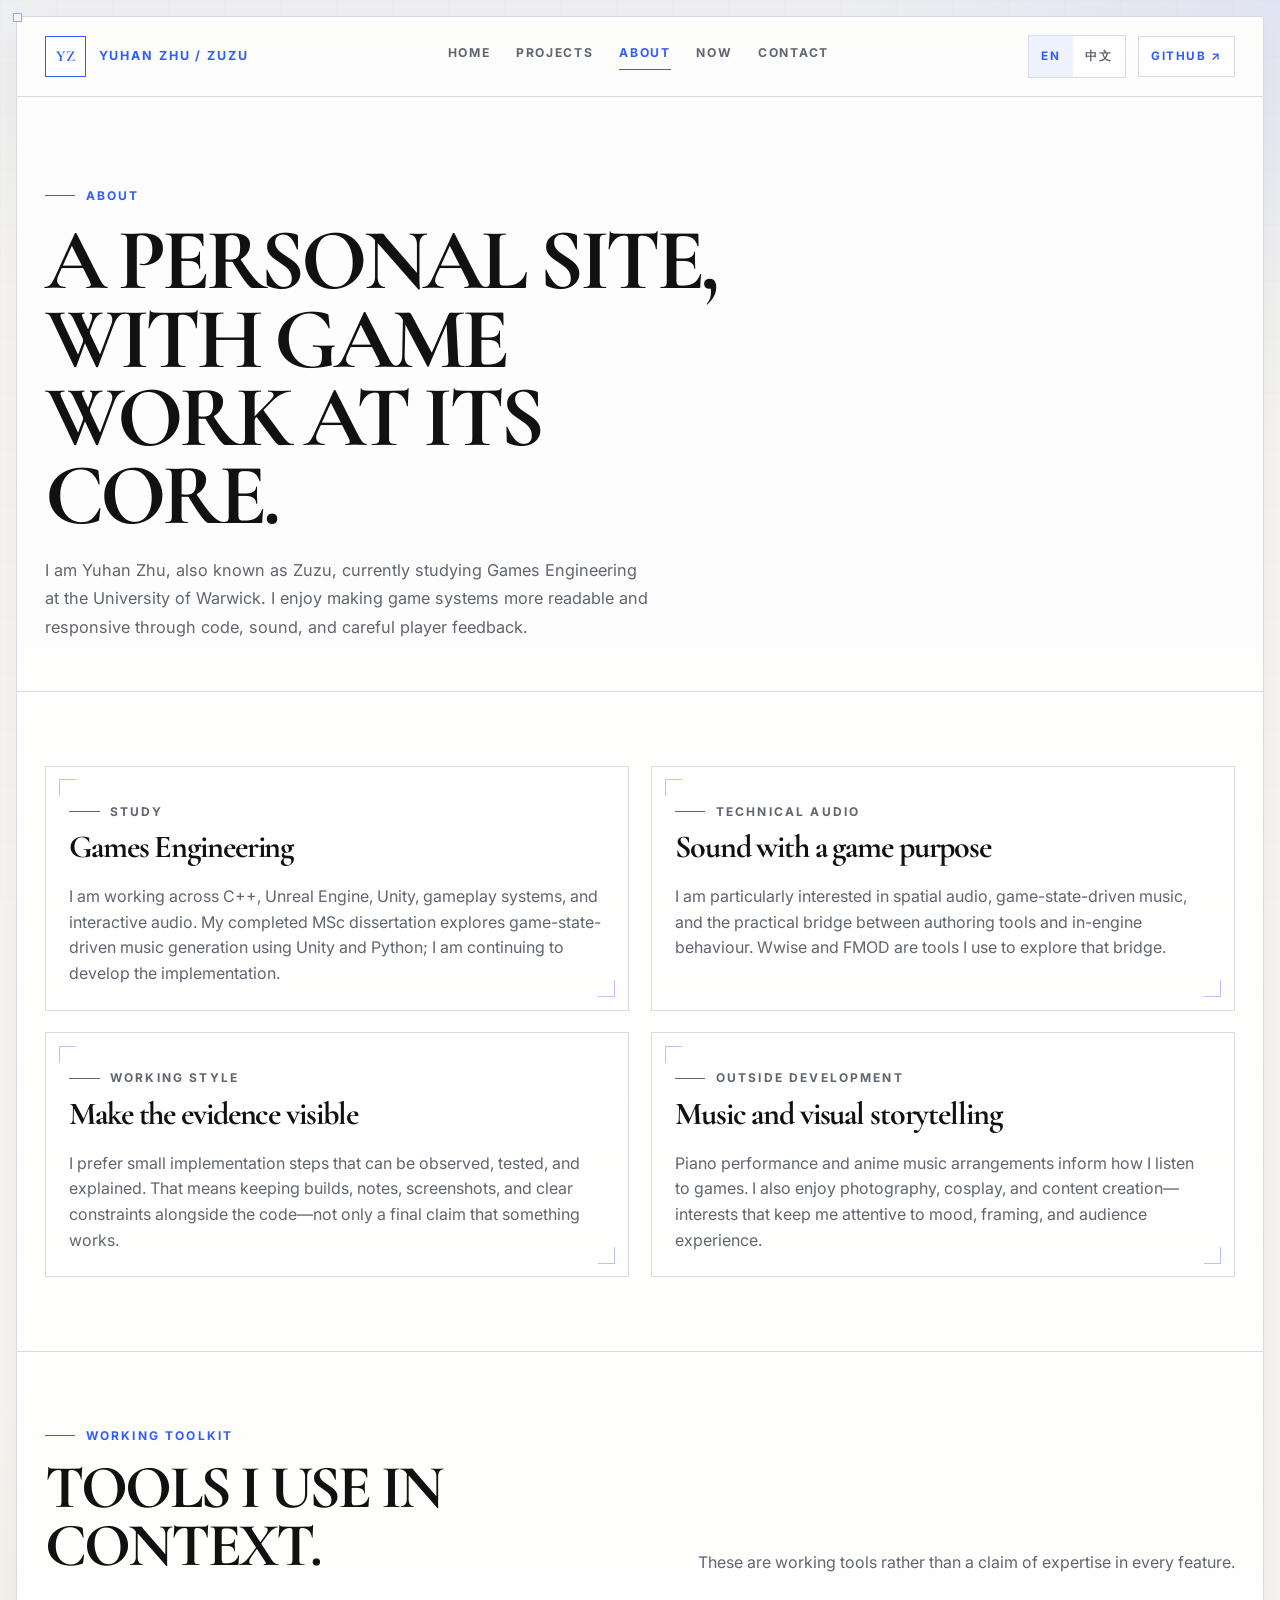
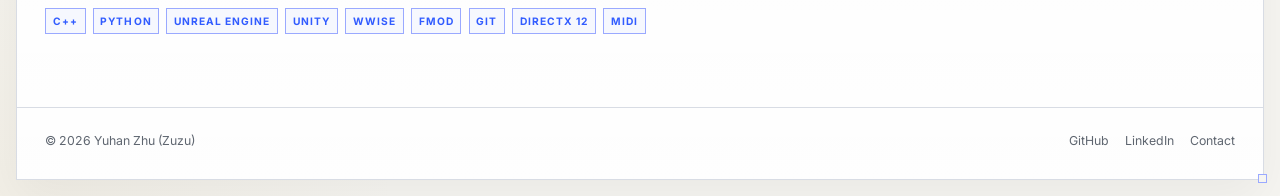
==== about.html @ 2f50a7f7 "Sync renamed projects and completed dissertation across portfolio" ====
<!doctype html>
<html lang="en" data-language="en">
<head>
  <meta charset="utf-8">
  <meta name="viewport" content="width=device-width, initial-scale=1">
  <title>About | Yuhan Zhu (Zuzu)</title>
  <meta name="description" content="About Yuhan Zhu (Zuzu), a Games Engineering student exploring technical audio and interactive systems.">
  <link rel="canonical" href="https://inovamenz-code.github.io/about.html">
  <link rel="icon" type="image/svg+xml" href="assets/favicon.svg">
  <link rel="preconnect" href="https://fonts.googleapis.com">
  <link rel="preconnect" href="https://fonts.gstatic.com" crossorigin>
  <link href="https://fonts.googleapis.com/css2?family=Cormorant+Garamond:wght@600;700&family=Inter:wght@400;500;600;700;800&display=swap" rel="stylesheet">
  <link rel="stylesheet" href="assets/site.css?v=20261002-game-focus">
</head>
<body>
  <a class="skip-link" href="#main-content"><span data-lang="en">Skip to content</span><span data-lang="zh">跳至内容</span></a>
  <div class="site-shell">
    <header class="topbar">
      <a class="brand" href="index.html" aria-label="Yuhan Zhu home"><span class="brand-mark" aria-hidden="true">YZ</span><span>Yuhan Zhu <span aria-hidden="true">/</span> Zuzu</span></a>
      <nav class="site-nav" aria-label="Primary"><a href="index.html"><span data-lang="en">Home</span><span data-lang="zh">主页</span></a><a href="projects.html"><span data-lang="en">Projects</span><span data-lang="zh">项目</span></a><a href="about.html" aria-current="page"><span data-lang="en">About</span><span data-lang="zh">关于我</span></a><a href="now.html"><span data-lang="en">Now</span><span data-lang="zh">近况</span></a><a href="contact.html"><span data-lang="en">Contact</span><span data-lang="zh">联系</span></a></nav>
      <div class="nav-tools"><div class="lang-switch" aria-label="Language"><button class="lang-button" type="button" data-set-language="en" aria-pressed="true">EN</button><button class="lang-button" type="button" data-set-language="zh" aria-pressed="false">中文</button></div><a class="nav-github" href="https://github.com/inovamenz-code" target="_blank" rel="noopener noreferrer">GitHub ↗</a></div>
    </header>

    <main id="main-content">
      <section class="page-hero">
        <p class="eyebrow"><span data-lang="en">About</span><span data-lang="zh">关于我</span></p>
        <h1 class="page-title"><span data-lang="en">A personal site, with game work at its core.</span><span data-lang="zh">这是个人主页，游戏作品是它的一部分。</span></h1>
        <p class="page-intro"><span data-lang-block="en">I am Yuhan Zhu, also known as Zuzu, currently studying Games Engineering at the University of Warwick. I enjoy making game systems more readable and responsive through code, sound, and careful player feedback.</span><span data-lang-block="zh">我是朱语涵，也使用 Zuzu 这个名字，目前在华威大学学习游戏工程。我喜欢通过代码、声音和细致的玩家反馈，让游戏系统更清晰、更有响应感。</span></p>
      </section>

      <section class="section">
        <div class="info-grid">
          <article class="info-card"><p class="eyebrow"><span data-lang="en">Study</span><span data-lang="zh">学习</span></p><h2><span data-lang="en">Games Engineering</span><span data-lang="zh">游戏工程</span></h2><p><span data-lang-block="en">I am working across C++, Unreal Engine, Unity, gameplay systems, and interactive audio. My completed MSc dissertation explores game-state-driven music generation using Unity and Python; I am continuing to develop the implementation.</span><span data-lang-block="zh">我正在学习和实践 C++、Unreal Engine、Unity、玩法系统与交互式音频。已完成的硕士毕设探索了基于游戏状态的 Unity 与 Python 音乐生成，我正在继续完善实现。</span></p></article>
          <article class="info-card"><p class="eyebrow"><span data-lang="en">Technical audio</span><span data-lang="zh">技术音频</span></p><h2><span data-lang="en">Sound with a game purpose</span><span data-lang="zh">有玩法目的的声音</span></h2><p><span data-lang-block="en">I am particularly interested in spatial audio, game-state-driven music, and the practical bridge between authoring tools and in-engine behaviour. Wwise and FMOD are tools I use to explore that bridge.</span><span data-lang-block="zh">我尤其关注空间音频、由游戏状态驱动的音乐，以及音频制作工具与引擎内行为之间的实际连接。Wwise 与 FMOD 是我用来探索这条连接的工具。</span></p></article>
          <article class="info-card"><p class="eyebrow"><span data-lang="en">Working style</span><span data-lang="zh">工作方式</span></p><h2><span data-lang="en">Make the evidence visible</span><span data-lang="zh">让证据可见</span></h2><p><span data-lang-block="en">I prefer small implementation steps that can be observed, tested, and explained. That means keeping builds, notes, screenshots, and clear constraints alongside the code—not only a final claim that something works.</span><span data-lang-block="zh">我更喜欢能够被观察、测试和解释的小步实现。因此我会保留构建、笔记、截图和明确的限制条件，而不只是在最后声称“它能运行”。</span></p></article>
          <article class="info-card"><p class="eyebrow"><span data-lang="en">Outside development</span><span data-lang="zh">项目之外</span></p><h2><span data-lang="en">Music and visual storytelling</span><span data-lang="zh">音乐与视觉表达</span></h2><p><span data-lang-block="en">Piano performance and anime music arrangements inform how I listen to games. I also enjoy photography, cosplay, and content creation—interests that keep me attentive to mood, framing, and audience experience.</span><span data-lang-block="zh">钢琴演奏和动漫音乐改编影响着我聆听游戏的方式。我也喜欢摄影、Cosplay 和内容创作，这些兴趣让我持续关注氛围、构图和观众体验。</span></p></article>
        </div>
      </section>

      <section class="section" aria-labelledby="skills-title"><div class="section-head"><div><p class="eyebrow"><span data-lang="en">Working toolkit</span><span data-lang="zh">当前工具集</span></p><h2 class="section-title" id="skills-title"><span data-lang="en">Tools I use in context.</span><span data-lang="zh">在项目中使用的工具。</span></h2></div><p class="section-intro"><span data-lang-block="en">These are working tools rather than a claim of expertise in every feature.</span><span data-lang-block="zh">这些是我在项目中使用的工具，不代表我声称精通它们的每个功能。</span></p></div><div class="tag-list"><span class="tag">C++</span><span class="tag">Python</span><span class="tag">Unreal Engine</span><span class="tag">Unity</span><span class="tag">Wwise</span><span class="tag">FMOD</span><span class="tag">Git</span><span class="tag">DirectX 12</span><span class="tag">MIDI</span></div></section>
    </main>

    <footer class="site-footer"><span>© 2026 Yuhan Zhu (Zuzu)</span><nav aria-label="Footer"><a href="https://github.com/inovamenz-code" target="_blank" rel="noopener noreferrer">GitHub</a><a href="https://www.linkedin.com/in/yuhan-zhu-52607a36a/" target="_blank" rel="noopener noreferrer">LinkedIn</a><a href="contact.html"><span data-lang="en">Contact</span><span data-lang="zh">联系</span></a></nav></footer>
  </div>
  <script src="assets/site.js"></script>
</body>
</html>
---- assets/site.css ----
:root {
  --bg-main: #f6f5f1;
  --bg-soft: #efeee8;
  --bg-panel: rgba(255, 255, 255, 0.78);
  --text-main: #111111;
  --text-muted: #5f6670;
  --line-soft: #d8dce4;
  --blue-main: #315cff;
  --blue-soft: #6c86ff;
  --blue-line: #9aa9ff;
  --gold-main: #c8b07a;
  --shadow-soft: 0 18px 45px rgba(17, 17, 17, 0.05);
  --content-width: 1380px;
}

* { box-sizing: border-box; }

html { scroll-behavior: smooth; }

body {
  margin: 0;
  overflow-x: hidden;
  color: var(--text-main);
  font-family: Inter, ui-sans-serif, system-ui, -apple-system, BlinkMacSystemFont, "Segoe UI", sans-serif;
  line-height: 1.6;
  background:
    linear-gradient(180deg, rgba(49, 92, 255, 0.04), transparent 16%),
    radial-gradient(circle at top right, rgba(49, 92, 255, 0.07), transparent 20%),
    radial-gradient(circle at bottom left, rgba(200, 176, 122, 0.09), transparent 18%),
    var(--bg-main);
}

body::before {
  position: fixed;
  z-index: -1;
  inset: 0;
  opacity: 0.55;
  pointer-events: none;
  background-image:
    linear-gradient(rgba(0, 0, 0, 0.016) 1px, transparent 1px),
    linear-gradient(90deg, rgba(0, 0, 0, 0.016) 1px, transparent 1px),
    radial-gradient(circle at 20% 20%, rgba(0, 0, 0, 0.06) 0.6px, transparent 0.8px);
  background-size: 56px 56px, 56px 56px, 8px 8px;
  content: "";
}

a { color: inherit; text-decoration: none; }

button { font: inherit; }

img,
svg { display: block; max-width: 100%; }

a:focus-visible,
button:focus-visible {
  outline: 2px solid var(--blue-main);
  outline-offset: 4px;
}

.skip-link {
  position: absolute;
  z-index: 20;
  top: -4rem;
  left: 1rem;
  padding: 0.6rem 0.9rem;
  color: #fff;
  background: var(--blue-main);
}

.skip-link:focus { top: 1rem; }

.site-shell {
  position: relative;
  width: min(calc(100% - 32px), var(--content-width));
  min-height: calc(100vh - 32px);
  margin: 16px auto;
  border: 1px solid var(--line-soft);
  background:
    linear-gradient(180deg, rgba(255, 255, 255, 0.82), rgba(255, 255, 255, 0.9)),
    var(--bg-main);
  box-shadow: var(--shadow-soft);
}

.site-shell::before,
.site-shell::after {
  position: absolute;
  width: 7px;
  height: 7px;
  border: 1px solid var(--blue-line);
  background: var(--bg-main);
  content: "";
}

.site-shell::before { top: -4px; left: -4px; }
.site-shell::after { right: -4px; bottom: -4px; }

.topbar,
.hero,
.page-hero,
.section,
.site-footer {
  position: relative;
  padding-right: clamp(18px, 3vw, 28px);
  padding-left: clamp(18px, 3vw, 28px);
}

.topbar {
  display: flex;
  align-items: center;
  justify-content: space-between;
  gap: 1.25rem;
  padding-top: 1.1rem;
  padding-bottom: 1.1rem;
  border-bottom: 1px solid var(--line-soft);
  flex-wrap: wrap;
}

.brand {
  display: inline-flex;
  align-items: center;
  gap: 0.8rem;
  color: var(--blue-main);
  font-size: 0.78rem;
  font-weight: 700;
  letter-spacing: 0.15em;
  text-transform: uppercase;
  white-space: nowrap;
}

.brand-mark {
  display: grid;
  width: 2.55rem;
  height: 2.55rem;
  place-items: center;
  border: 1px solid var(--blue-main);
  color: var(--blue-main);
  background: rgba(255, 255, 255, 0.55);
  clip-path: none;
  font-family: "Cormorant Garamond", Georgia, serif;
  font-size: 0.96rem;
  font-weight: 700;
  letter-spacing: 0;
}

.site-nav {
  display: flex;
  align-items: center;
  justify-content: center;
  gap: clamp(0.75rem, 2vw, 1.75rem);
  flex-wrap: wrap;
}

.site-nav a {
  position: relative;
  padding: 0 0 0.5rem;
  color: var(--text-muted);
  font-size: 0.76rem;
  font-weight: 700;
  letter-spacing: 0.14em;
  text-transform: uppercase;
  transition: color 180ms ease;
}

.site-nav a::after {
  position: absolute;
  right: 0;
  bottom: 0;
  left: 0;
  height: 1px;
  background: var(--blue-main);
  transform: scaleX(0);
  transform-origin: left;
  transition: transform 180ms ease;
  content: "";
}

.site-nav a:hover,
.site-nav a[aria-current="page"] { color: var(--blue-main); }

.site-nav a:hover::after,
.site-nav a[aria-current="page"]::after { transform: scaleX(1); }

.nav-tools {
  display: flex;
  align-items: center;
  gap: 0.75rem;
  flex-wrap: wrap;
}

.lang-switch {
  display: inline-flex;
  overflow: hidden;
  border: 1px solid var(--line-soft);
  background: var(--bg-panel);
}

.lang-button,
.nav-github {
  display: inline-flex;
  align-items: center;
  min-height: 2.6rem;
  padding: 0.6rem 0.78rem;
  border: 0;
  color: var(--text-muted);
  background: transparent;
  font-size: 0.73rem;
  font-weight: 700;
  letter-spacing: 0.13em;
  text-transform: uppercase;
  transition: border-color 180ms ease, transform 180ms ease, background 180ms ease, color 180ms ease;
}

.lang-button { cursor: pointer; }

.lang-button[aria-pressed="true"] {
  color: var(--blue-main);
  background: rgba(49, 92, 255, 0.08);
}

.nav-github {
  border: 1px solid var(--line-soft);
  color: var(--blue-main);
  background: var(--bg-panel);
}

.nav-github:hover,
.lang-button:hover {
  color: var(--blue-main);
  border-color: var(--blue-main);
  background: rgba(49, 92, 255, 0.04);
  transform: translateY(-1px);
}

main { min-height: calc(100vh - 180px); }

.eyebrow {
  display: flex;
  align-items: center;
  gap: 0.65rem;
  margin: 0 0 0.9rem;
  color: var(--blue-main);
  font-size: 0.75rem;
  font-weight: 700;
  letter-spacing: 0.18em;
  text-transform: uppercase;
}

.eyebrow::before {
  width: 1.9rem;
  height: 1px;
  background: currentColor;
  content: "";
}

.hero {
  display: grid;
  grid-template-columns: minmax(0, 1.02fr) minmax(320px, 0.98fr);
  gap: clamp(1.8rem, 4vw, 3.5rem);
  padding-top: clamp(2.4rem, 7vw, 5.1rem);
  padding-bottom: clamp(2.2rem, 5vw, 3.5rem);
  border-bottom: 1px solid var(--line-soft);
}

.hero > div:first-child { position: relative; padding-bottom: 1.9rem; }

.hero > div:first-child::before {
  position: absolute;
  top: 1.25rem;
  bottom: 0;
  left: -1.1rem;
  width: 1px;
  background: linear-gradient(180deg, transparent, var(--blue-line), transparent);
  content: "";
}

.hero h1,
.page-title {
  max-width: 14ch;
  margin: 1.05rem 0 0;
  color: var(--text-main);
  font-family: "Cormorant Garamond", Georgia, serif;
  font-size: clamp(3.7rem, 8.5vw, 6.5rem);
  font-weight: 700;
  letter-spacing: -0.05em;
  line-height: 0.9;
  text-transform: uppercase;
}

.hero h1 > span { color: var(--text-main); }
.hero h1 > span > span { color: var(--blue-main); }

.hero-role {
  display: flex;
  align-items: center;
  gap: 0.75rem;
  margin: 1.5rem 0 0;
  color: var(--blue-main);
  font-size: 0.9rem;
  font-weight: 700;
  letter-spacing: 0.14em;
  text-transform: uppercase;
}

.hero-role::before {
  width: 2.7rem;
  height: 1px;
  background: var(--gold-main);
  content: "";
}

.hero-summary {
  max-width: 34rem;
  margin: 1.35rem 0 0;
  color: var(--text-muted);
  font-size: 1.02rem;
  line-height: 1.8;
}

.button-row { display: flex; flex-wrap: wrap; gap: 1rem; margin-top: 2rem; }

.button-primary,
.button-secondary {
  display: inline-flex;
  align-items: center;
  min-height: 2.75rem;
  padding: 0.6rem 0;
  border: 0;
  color: var(--blue-main);
  background: transparent;
  font-size: 0.78rem;
  font-weight: 700;
  letter-spacing: 0.16em;
  text-transform: uppercase;
  transition: color 180ms ease, transform 180ms ease;
}

.button-primary::after,
.button-secondary::after {
  width: 5.5rem;
  height: 1px;
  margin-left: 0.8rem;
  background: linear-gradient(90deg, var(--blue-line), transparent);
  content: "";
}

.button-primary:hover,
.button-secondary:hover { color: var(--text-main); transform: translateX(2px); }

.hero-panel {
  position: relative;
  min-height: 31rem;
  overflow: hidden;
  border: 1px solid var(--line-soft);
  color: var(--text-main);
  background:
    linear-gradient(180deg, rgba(255, 255, 255, 0.84), rgba(239, 238, 232, 0.94)),
    var(--bg-soft);
}

.hero-panel::before {
  position: absolute;
  inset: 1rem;
  border: 1px solid rgba(49, 92, 255, 0.12);
  content: "";
}

.hero-panel::after {
  position: absolute;
  right: 1.25rem;
  bottom: 1.2rem;
  display: grid;
  width: 2rem;
  height: 2rem;
  place-items: center;
  border: 1px solid rgba(200, 176, 122, 0.72);
  color: var(--gold-main);
  background: rgba(255, 255, 255, 0.72);
  font-family: "Cormorant Garamond", Georgia, serif;
  font-size: 1.25rem;
  content: "Y";
}

.hero-panel-inner { position: relative; z-index: 1; padding: clamp(1.5rem, 4vw, 2.4rem); }

.hero-panel .eyebrow { color: var(--blue-main); }

.hero-panel h2 {
  max-width: 10ch;
  margin: 0;
  color: var(--text-main);
  font-family: "Cormorant Garamond", Georgia, serif;
  font-size: clamp(2.65rem, 4vw, 4rem);
  letter-spacing: -0.045em;
  line-height: 0.93;
}

.hero-panel h2 span { color: var(--text-main); }

.hero-panel p:not(.eyebrow) {
  max-width: 24rem;
  margin: 1rem 0 0;
  color: var(--text-muted);
  line-height: 1.75;
}

.signal-list { display: grid; gap: 0.7rem; margin: 1.75rem 0 0; }

.signal-list div {
  display: flex;
  gap: 0.75rem;
  align-items: baseline;
  padding-top: 0.7rem;
  border-top: 1px solid var(--line-soft);
}

.signal-list strong {
  min-width: 5.8rem;
  color: var(--blue-main);
  font-size: 0.69rem;
  letter-spacing: 0.13em;
  text-transform: uppercase;
}

.signal-list span { min-width: 0; color: var(--text-muted); font-size: 0.85rem; overflow-wrap: anywhere; }

.section {
  padding-top: clamp(2.5rem, 6vw, 4.6rem);
  padding-bottom: clamp(2.5rem, 6vw, 4.6rem);
  border-top: 1px solid var(--line-soft);
}

.section:first-of-type { border-top: 0; }

.section-head {
  display: flex;
  align-items: end;
  justify-content: space-between;
  gap: 1.5rem;
  margin-bottom: 2rem;
}

.section-title {
  max-width: 19ch;
  margin: 0.6rem 0 0;
  color: var(--text-main);
  font-family: "Cormorant Garamond", Georgia, serif;
  font-size: clamp(2.4rem, 4.8vw, 4rem);
  letter-spacing: -0.045em;
  line-height: 0.95;
  text-transform: uppercase;
}

.section-intro,
.page-intro { max-width: 38rem; margin: 0; color: var(--text-muted); line-height: 1.75; }

.project-grid {
  display: grid;
  grid-template-columns: repeat(3, minmax(0, 1fr));
  gap: 1.35rem;
}

.project-grid--all { grid-template-columns: repeat(2, minmax(0, 1fr)); }

.project-card {
  position: relative;
  display: flex;
  flex-direction: column;
  min-height: 100%;
  overflow: hidden;
  border: 1px solid var(--line-soft);
  background: var(--bg-panel);
  box-shadow: 0 10px 22px rgba(17, 17, 17, 0.025);
  transition: transform 180ms ease, border-color 180ms ease, box-shadow 180ms ease;
}

.project-card::before {
  position: absolute;
  z-index: 1;
  top: 0;
  left: 0;
  width: 2.4rem;
  height: 1px;
  background: var(--gold-main);
  content: "";
}

.project-card:hover {
  border-color: rgba(49, 92, 255, 0.45);
  box-shadow: 0 16px 34px rgba(49, 92, 255, 0.08);
  transform: translateY(-4px);
}

.project-image {
  width: 100%;
  aspect-ratio: 16 / 9;
  object-fit: cover;
  border-bottom: 1px solid var(--line-soft);
  background: var(--bg-soft);
}

.project-body { display: flex; flex: 1; flex-direction: column; padding: 1.2rem; }

.project-kicker {
  margin: 0;
  color: var(--blue-main);
  font-size: 0.68rem;
  font-weight: 700;
  letter-spacing: 0.14em;
  text-transform: uppercase;
}

.project-card h2,
.project-card h3 {
  margin: 0.5rem 0 0;
  color: var(--text-main);
  font-family: "Cormorant Garamond", Georgia, serif;
  font-size: 1.75rem;
  letter-spacing: -0.025em;
  line-height: 1;
}

.project-card p { margin: 0.8rem 0 0; color: var(--text-muted); font-size: 0.92rem; line-height: 1.68; }

.tag-list { display: flex; flex-wrap: wrap; gap: 0.45rem; margin: 1.05rem 0 0; }

.tag {
  padding: 0.23rem 0.42rem;
  border: 1px solid var(--blue-line);
  color: var(--blue-main);
  background: rgba(49, 92, 255, 0.035);
  font-size: 0.64rem;
  font-weight: 700;
  letter-spacing: 0.1em;
  text-transform: uppercase;
}

.project-links {
  display: flex;
  flex-wrap: wrap;
  gap: 0.9rem;
  margin: 1.1rem 0 0;
  padding-top: 0.85rem;
  border-top: 1px solid var(--line-soft);
  color: var(--blue-main);
  font-size: 0.73rem;
  font-weight: 700;
  letter-spacing: 0.13em;
  text-transform: uppercase;
}

.project-links a:hover { color: var(--text-main); }

.page-hero { padding-top: clamp(2.8rem, 7vw, 5.7rem); padding-bottom: 3.1rem; }

.page-title { max-width: 16ch; font-size: clamp(3.1rem, 6.8vw, 5.7rem); }

.page-intro { margin-top: 1.25rem; font-size: 1.02rem; }

.info-grid { display: grid; grid-template-columns: repeat(2, minmax(0, 1fr)); gap: 1.35rem; }

.info-card {
  position: relative;
  padding: 1.45rem;
  border: 1px solid var(--line-soft);
  background: linear-gradient(180deg, rgba(255, 255, 255, 0.74), rgba(255, 255, 255, 0.48));
}

.info-card::before,
.info-card::after {
  position: absolute;
  width: 1rem;
  height: 1rem;
  border-top: 1px solid var(--blue-line);
  border-left: 1px solid var(--blue-line);
  opacity: 0.7;
  content: "";
}

.info-card::before { top: 0.8rem; left: 0.8rem; }
.info-card::after { right: 0.8rem; bottom: 0.8rem; transform: rotate(180deg); }

.info-card h2 {
  margin: 0;
  color: var(--text-main);
  font-family: "Cormorant Garamond", Georgia, serif;
  font-size: 2rem;
  letter-spacing: -0.035em;
}

.info-card p,
.info-card ul { position: relative; z-index: 1; color: var(--text-muted); }
.info-card p { margin: 0.75rem 0 0; }
.info-card ul { margin: 0.8rem 0 0; padding-left: 1.1rem; }
.info-card li + li { margin-top: 0.35rem; }

.timeline { display: grid; gap: 0; border-left: 1px solid var(--blue-line); }

.timeline-item { position: relative; padding: 0 0 2rem 1.5rem; }

.timeline-item::before {
  position: absolute;
  top: 0.45rem;
  left: -0.34rem;
  width: 0.64rem;
  height: 0.64rem;
  border: 1px solid var(--blue-main);
  border-radius: 50%;
  background: var(--bg-main);
  box-shadow: 0 0 0 4px rgba(49, 92, 255, 0.07);
  content: "";
}

.timeline-item:last-child { padding-bottom: 0; }
.timeline-item h2 { margin: 0; color: var(--text-main); font-size: 1.05rem; }
.timeline-item p { max-width: 48rem; margin: 0.35rem 0 0; color: var(--text-muted); }

.contact-panel {
  display: grid;
  grid-template-columns: 0.9fr 1.1fr;
  gap: 1.35rem;
  padding: clamp(1.5rem, 4vw, 3rem);
  border: 1px solid var(--line-soft);
  background: linear-gradient(135deg, rgba(49, 92, 255, 0.08), rgba(255, 255, 255, 0.76));
}

.contact-panel h2 {
  margin: 0;
  color: var(--text-main);
  font-family: "Cormorant Garamond", Georgia, serif;
  font-size: clamp(2.7rem, 5vw, 4rem);
  letter-spacing: -0.045em;
  line-height: 0.95;
}

.contact-panel p { max-width: 30rem; color: var(--text-muted); }
.contact-list { display: grid; gap: 0.7rem; align-content: center; }

.contact-link {
  display: flex;
  justify-content: space-between;
  gap: 1rem;
  padding: 0.85rem 0;
  border-bottom: 1px solid var(--line-soft);
}

.contact-link strong { color: var(--blue-main); font-size: 0.72rem; letter-spacing: 0.11em; text-transform: uppercase; }
.contact-link span { color: var(--text-muted); text-align: right; }
.contact-link:hover span { color: var(--blue-main); }

.notice { padding: 1rem 1.1rem; border-left: 1px solid var(--gold-main); color: #6a552e; background: #fff9ed; }
.notice p { margin: 0; }

.site-footer {
  display: flex;
  align-items: center;
  justify-content: space-between;
  gap: 1rem;
  padding-top: 1.4rem;
  padding-bottom: 1.8rem;
  border-top: 1px solid var(--line-soft);
  color: var(--text-muted);
  font-size: 0.77rem;
}

.site-footer nav { display: flex; gap: 1rem; flex-wrap: wrap; }
.site-footer a:hover { color: var(--blue-main); }

[data-lang="zh"],
[data-lang-block="zh"] { display: none; }

[data-lang-block="en"] { display: block; }

html[data-language="zh"] [data-lang="en"],
html[data-language="zh"] [data-lang-block="en"] { display: none; }

html[data-language="zh"] [data-lang="zh"] { display: inline; }
html[data-language="zh"] [data-lang-block="zh"] { display: block; }

@media (max-width: 980px) {
  .topbar { align-items: flex-start; flex-direction: column; }
  .site-nav { justify-content: flex-start; }
  .hero,
  .contact-panel { grid-template-columns: 1fr; }
  .hero-panel { min-height: auto; }
  .project-grid { grid-template-columns: repeat(2, minmax(0, 1fr)); }
}

@media (max-width: 620px) {
  .site-shell { width: min(calc(100% - 18px), var(--content-width)); margin: 9px auto; }
  .topbar { gap: 0.7rem; }
  .site-nav { gap: 0.75rem 1rem; }
  .site-nav a { font-size: 0.7rem; }
  .nav-tools { width: 100%; justify-content: space-between; }
  .hero { padding-top: 3.25rem; }
  .hero > div:first-child::before { left: -0.85rem; }
  .hero h1 { font-size: clamp(3.1rem, 17vw, 4.5rem); }
  .page-title { font-size: clamp(2.35rem, 12.5vw, 3.2rem); }
  .hero-panel { min-height: 25rem; }
  .project-grid,
  .project-grid--all,
  .info-grid { grid-template-columns: 1fr; }
  .section-head,
  .site-footer,
  .contact-link { align-items: flex-start; flex-direction: column; }
  .contact-link span { text-align: left; }
}

@media (prefers-reduced-motion: reduce) {
  html { scroll-behavior: auto; }
  *,
  *::before,
  *::after {
    scroll-behavior: auto !important;
    transition-duration: 0.01ms !important;
    animation-duration: 0.01ms !important;
    animation-iteration-count: 1 !important;
  }
}
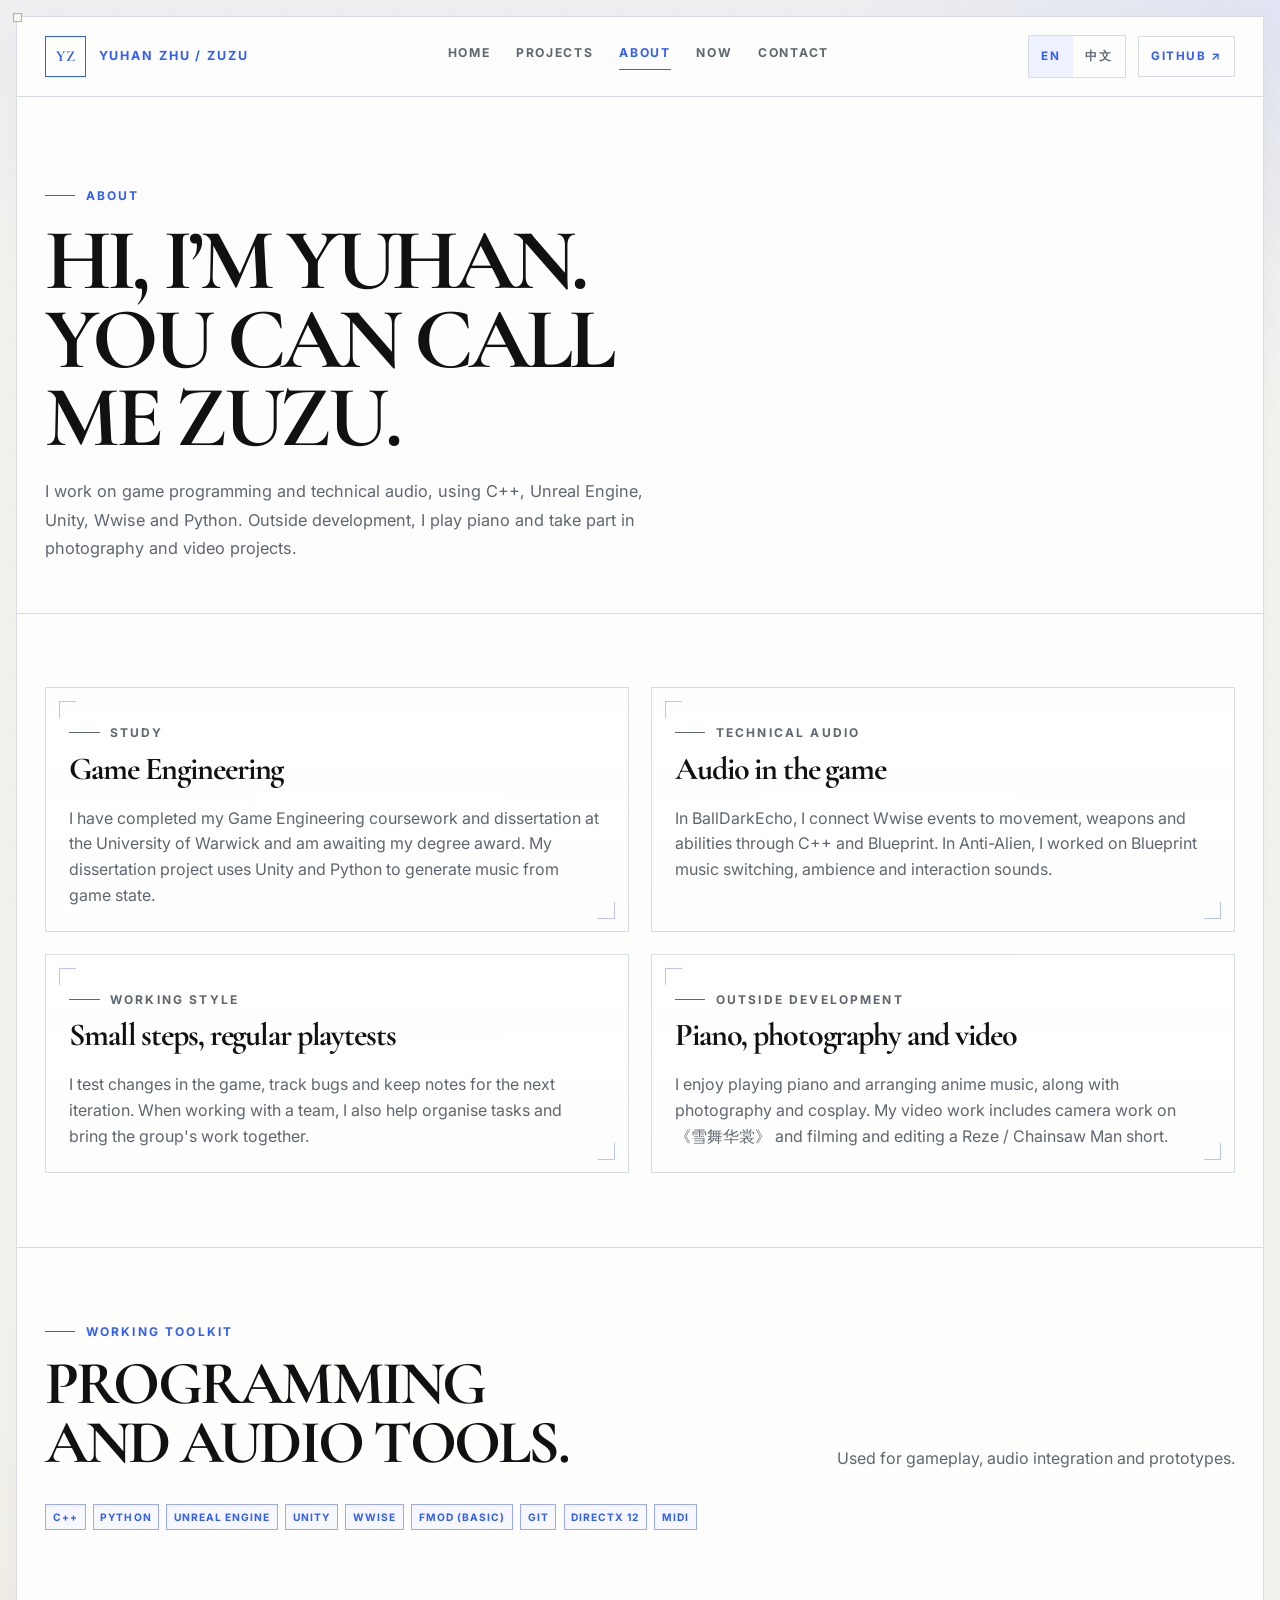
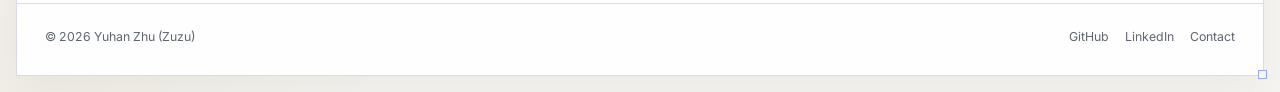
==== commit f33f6f0b: "Simplify bilingual portfolio copy and label WM908 as C++" ====
--- a/about.html
+++ b/about.html
@@ -4,7 +4,7 @@
   <meta charset="utf-8">
   <meta name="viewport" content="width=device-width, initial-scale=1">
   <title>About | Yuhan Zhu (Zuzu)</title>
-  <meta name="description" content="About Yuhan Zhu (Zuzu), a Games Engineering student exploring technical audio and interactive systems.">
+  <meta name="description" content="About Yuhan Zhu (Zuzu): game programming, technical audio, education, music and photography.">
   <link rel="canonical" href="https://inovamenz-code.github.io/about.html">
   <link rel="icon" type="image/svg+xml" href="assets/favicon.svg">
   <link rel="preconnect" href="https://fonts.googleapis.com">
@@ -24,20 +24,20 @@
     <main id="main-content">
       <section class="page-hero">
         <p class="eyebrow"><span data-lang="en">About</span><span data-lang="zh">关于我</span></p>
-        <h1 class="page-title"><span data-lang="en">A personal site, with game work at its core.</span><span data-lang="zh">这是个人主页，游戏作品是它的一部分。</span></h1>
-        <p class="page-intro"><span data-lang-block="en">I am Yuhan Zhu, also known as Zuzu, currently studying Games Engineering at the University of Warwick. I enjoy making game systems more readable and responsive through code, sound, and careful player feedback.</span><span data-lang-block="zh">我是朱语涵，也使用 Zuzu 这个名字，目前在华威大学学习游戏工程。我喜欢通过代码、声音和细致的玩家反馈，让游戏系统更清晰、更有响应感。</span></p>
+        <h1 class="page-title"><span data-lang="en">Hi, I’m Yuhan. You can call me Zuzu.</span><span data-lang="zh">你好，我是朱语涵，也可以叫我 Zuzu。</span></h1>
+        <p class="page-intro"><span data-lang-block="en">I work on game programming and technical audio, using C++, Unreal Engine, Unity, Wwise and Python. Outside development, I play piano and take part in photography and video projects.</span><span data-lang-block="zh">我做游戏编程和技术音频，使用 C++、Unreal Engine、Unity、Wwise 和 Python。开发之外，我弹钢琴，也参与摄影与视频创作。</span></p>
       </section>
 
       <section class="section">
         <div class="info-grid">
-          <article class="info-card"><p class="eyebrow"><span data-lang="en">Study</span><span data-lang="zh">学习</span></p><h2><span data-lang="en">Games Engineering</span><span data-lang="zh">游戏工程</span></h2><p><span data-lang-block="en">I am working across C++, Unreal Engine, Unity, gameplay systems, and interactive audio. My completed MSc dissertation explores game-state-driven music generation using Unity and Python; I am continuing to develop the implementation.</span><span data-lang-block="zh">我正在学习和实践 C++、Unreal Engine、Unity、玩法系统与交互式音频。已完成的硕士毕设探索了基于游戏状态的 Unity 与 Python 音乐生成，我正在继续完善实现。</span></p></article>
-          <article class="info-card"><p class="eyebrow"><span data-lang="en">Technical audio</span><span data-lang="zh">技术音频</span></p><h2><span data-lang="en">Sound with a game purpose</span><span data-lang="zh">有玩法目的的声音</span></h2><p><span data-lang-block="en">I am particularly interested in spatial audio, game-state-driven music, and the practical bridge between authoring tools and in-engine behaviour. Wwise and FMOD are tools I use to explore that bridge.</span><span data-lang-block="zh">我尤其关注空间音频、由游戏状态驱动的音乐，以及音频制作工具与引擎内行为之间的实际连接。Wwise 与 FMOD 是我用来探索这条连接的工具。</span></p></article>
-          <article class="info-card"><p class="eyebrow"><span data-lang="en">Working style</span><span data-lang="zh">工作方式</span></p><h2><span data-lang="en">Make the evidence visible</span><span data-lang="zh">让证据可见</span></h2><p><span data-lang-block="en">I prefer small implementation steps that can be observed, tested, and explained. That means keeping builds, notes, screenshots, and clear constraints alongside the code—not only a final claim that something works.</span><span data-lang-block="zh">我更喜欢能够被观察、测试和解释的小步实现。因此我会保留构建、笔记、截图和明确的限制条件，而不只是在最后声称“它能运行”。</span></p></article>
-          <article class="info-card"><p class="eyebrow"><span data-lang="en">Outside development</span><span data-lang="zh">项目之外</span></p><h2><span data-lang="en">Music and visual storytelling</span><span data-lang="zh">音乐与视觉表达</span></h2><p><span data-lang-block="en">Piano performance and anime music arrangements inform how I listen to games. I also enjoy photography, cosplay, and content creation—interests that keep me attentive to mood, framing, and audience experience.</span><span data-lang-block="zh">钢琴演奏和动漫音乐改编影响着我聆听游戏的方式。我也喜欢摄影、Cosplay 和内容创作，这些兴趣让我持续关注氛围、构图和观众体验。</span></p></article>
+          <article class="info-card"><p class="eyebrow"><span data-lang="en">Study</span><span data-lang="zh">学习</span></p><h2><span data-lang="en">Game Engineering</span><span data-lang="zh">游戏工程</span></h2><p><span data-lang-block="en">I have completed my Game Engineering coursework and dissertation at the University of Warwick and am awaiting my degree award. My dissertation project uses Unity and Python to generate music from game state.</span><span data-lang-block="zh">我已完成华威大学游戏工程的课程和毕设，目前等待学位授予。毕设使用 Unity 与 Python，根据游戏状态生成音乐。</span></p></article>
+          <article class="info-card"><p class="eyebrow"><span data-lang="en">Technical audio</span><span data-lang="zh">技术音频</span></p><h2><span data-lang="en">Audio in the game</span><span data-lang="zh">游戏里的声音</span></h2><p><span data-lang-block="en">In BallDarkEcho, I connect Wwise events to movement, weapons and abilities through C++ and Blueprint. In Anti-Alien, I worked on Blueprint music switching, ambience and interaction sounds.</span><span data-lang-block="zh">在 BallDarkEcho 中，我通过 C++ 和 Blueprint 把 Wwise 事件接入移动、武器和技能。在 Anti-Alien 中，我参与了 Blueprint 音乐切换、环境音和交互音效的实现。</span></p></article>
+          <article class="info-card"><p class="eyebrow"><span data-lang="en">Working style</span><span data-lang="zh">工作方式</span></p><h2><span data-lang="en">Small steps, regular playtests</span><span data-lang="zh">逐步实现，随时试玩</span></h2><p><span data-lang-block="en">I test changes in the game, track bugs and keep notes for the next iteration. When working with a team, I also help organise tasks and bring the group's work together.</span><span data-lang-block="zh">我会把改动放进游戏里测试，记录问题，再继续调整。团队合作时，也会参与任务安排和小组内容整合。</span></p></article>
+          <article class="info-card"><p class="eyebrow"><span data-lang="en">Outside development</span><span data-lang="zh">项目之外</span></p><h2><span data-lang="en">Piano, photography and video</span><span data-lang="zh">钢琴、摄影与视频</span></h2><p><span data-lang-block="en">I enjoy playing piano and arranging anime music, along with photography and cosplay. My video work includes camera work on 《雪舞华裳》 and filming and editing a Reze / Chainsaw Man short.</span><span data-lang-block="zh">我喜欢弹钢琴、改编动漫音乐，也喜欢摄影和 Cosplay。影像作品中，我参与了《雪舞华裳》的拍摄，以及 Reze / Chainsaw Man 短片的拍摄与剪辑。</span></p></article>
         </div>
       </section>
 
-      <section class="section" aria-labelledby="skills-title"><div class="section-head"><div><p class="eyebrow"><span data-lang="en">Working toolkit</span><span data-lang="zh">当前工具集</span></p><h2 class="section-title" id="skills-title"><span data-lang="en">Tools I use in context.</span><span data-lang="zh">在项目中使用的工具。</span></h2></div><p class="section-intro"><span data-lang-block="en">These are working tools rather than a claim of expertise in every feature.</span><span data-lang-block="zh">这些是我在项目中使用的工具，不代表我声称精通它们的每个功能。</span></p></div><div class="tag-list"><span class="tag">C++</span><span class="tag">Python</span><span class="tag">Unreal Engine</span><span class="tag">Unity</span><span class="tag">Wwise</span><span class="tag">FMOD</span><span class="tag">Git</span><span class="tag">DirectX 12</span><span class="tag">MIDI</span></div></section>
+      <section class="section" aria-labelledby="skills-title"><div class="section-head"><div><p class="eyebrow"><span data-lang="en">Working toolkit</span><span data-lang="zh">常用工具</span></p><h2 class="section-title" id="skills-title"><span data-lang="en">Programming and audio tools.</span><span data-lang="zh">编程与音频工具。</span></h2></div><p class="section-intro"><span data-lang-block="en">Used for gameplay, audio integration and prototypes.</span><span data-lang-block="zh">用于玩法开发、音频集成和原型制作。</span></p></div><div class="tag-list"><span class="tag">C++</span><span class="tag">Python</span><span class="tag">Unreal Engine</span><span class="tag">Unity</span><span class="tag">Wwise</span><span class="tag">FMOD (basic)</span><span class="tag">Git</span><span class="tag">DirectX 12</span><span class="tag">MIDI</span></div></section>
     </main>
 
     <footer class="site-footer"><span>© 2026 Yuhan Zhu (Zuzu)</span><nav aria-label="Footer"><a href="https://github.com/inovamenz-code" target="_blank" rel="noopener noreferrer">GitHub</a><a href="https://www.linkedin.com/in/yuhan-zhu-52607a36a/" target="_blank" rel="noopener noreferrer">LinkedIn</a><a href="contact.html"><span data-lang="en">Contact</span><span data-lang="zh">联系</span></a></nav></footer>
--- a/assets/site.css
+++ b/assets/site.css
@@ -496,6 +496,33 @@
   object-fit: cover;
   border-bottom: 1px solid var(--line-soft);
   background: var(--bg-soft);
+}
+
+.project-media { display: block; }
+
+.project-image--ui {
+  object-fit: contain;
+  background: #111827;
+}
+
+.project-card .project-media-caption {
+  font-size: 0.8rem;
+  line-height: 1.55;
+}
+
+.project-shot { margin: 1rem 0; }
+
+.project-shot img {
+  width: 100%;
+  height: auto;
+  border: 1px solid var(--line-soft);
+}
+
+.project-shot figcaption {
+  margin-top: 0.6rem;
+  color: var(--text-muted);
+  font-size: 0.8rem;
+  line-height: 1.55;
 }
 
 .project-body { display: flex; flex: 1; flex-direction: column; padding: 1.2rem; }
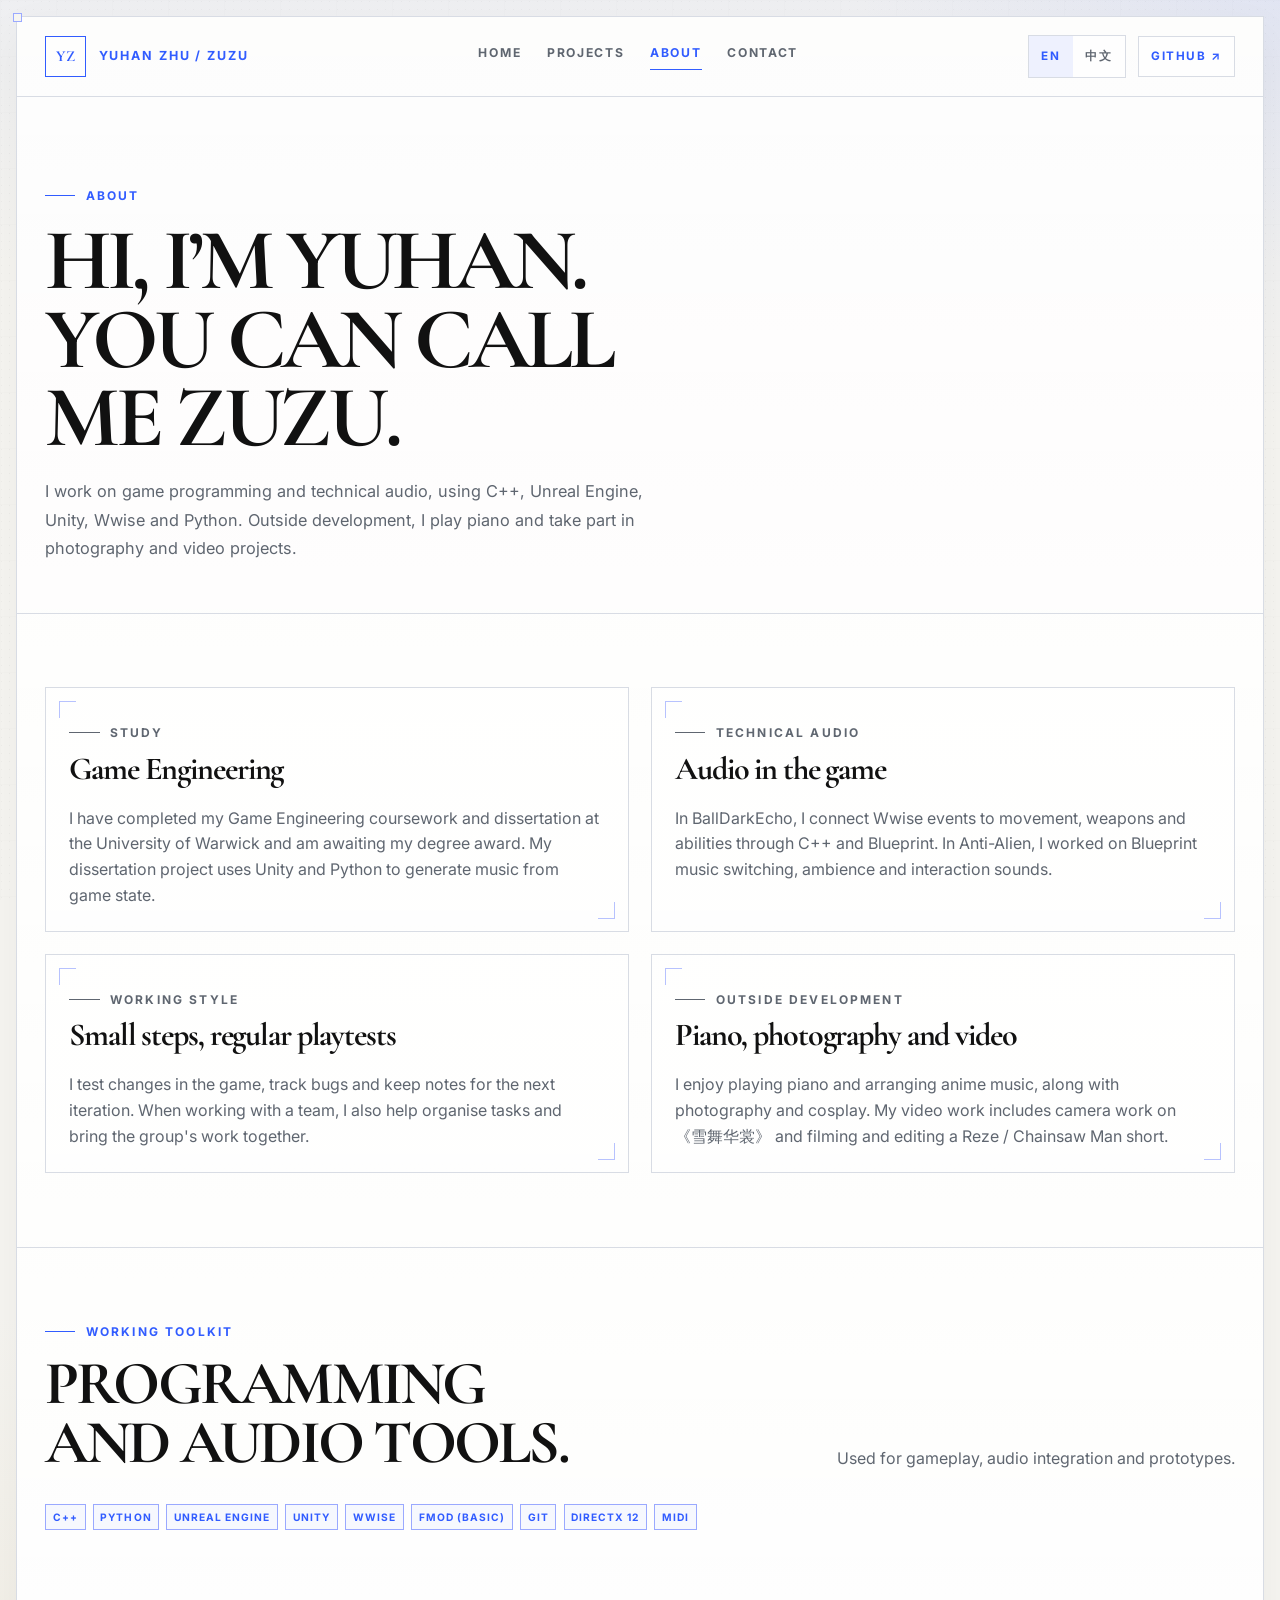
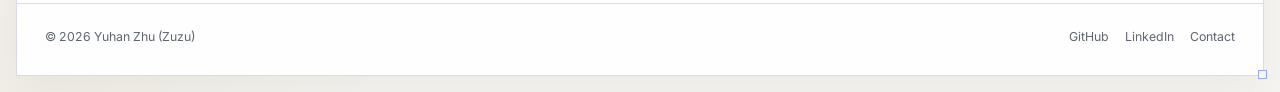
==== commit 598cd9bc: "Separate postgraduate summary and remove Now page" ====
--- a/about.html
+++ b/about.html
@@ -17,7 +17,7 @@
   <div class="site-shell">
     <header class="topbar">
       <a class="brand" href="index.html" aria-label="Yuhan Zhu home"><span class="brand-mark" aria-hidden="true">YZ</span><span>Yuhan Zhu <span aria-hidden="true">/</span> Zuzu</span></a>
-      <nav class="site-nav" aria-label="Primary"><a href="index.html"><span data-lang="en">Home</span><span data-lang="zh">主页</span></a><a href="projects.html"><span data-lang="en">Projects</span><span data-lang="zh">项目</span></a><a href="about.html" aria-current="page"><span data-lang="en">About</span><span data-lang="zh">关于我</span></a><a href="now.html"><span data-lang="en">Now</span><span data-lang="zh">近况</span></a><a href="contact.html"><span data-lang="en">Contact</span><span data-lang="zh">联系</span></a></nav>
+      <nav class="site-nav" aria-label="Primary"><a href="index.html"><span data-lang="en">Home</span><span data-lang="zh">主页</span></a><a href="projects.html"><span data-lang="en">Projects</span><span data-lang="zh">项目</span></a><a href="about.html" aria-current="page"><span data-lang="en">About</span><span data-lang="zh">关于我</span></a><a href="contact.html"><span data-lang="en">Contact</span><span data-lang="zh">联系</span></a></nav>
       <div class="nav-tools"><div class="lang-switch" aria-label="Language"><button class="lang-button" type="button" data-set-language="en" aria-pressed="true">EN</button><button class="lang-button" type="button" data-set-language="zh" aria-pressed="false">中文</button></div><a class="nav-github" href="https://github.com/inovamenz-code" target="_blank" rel="noopener noreferrer">GitHub ↗</a></div>
     </header>
 
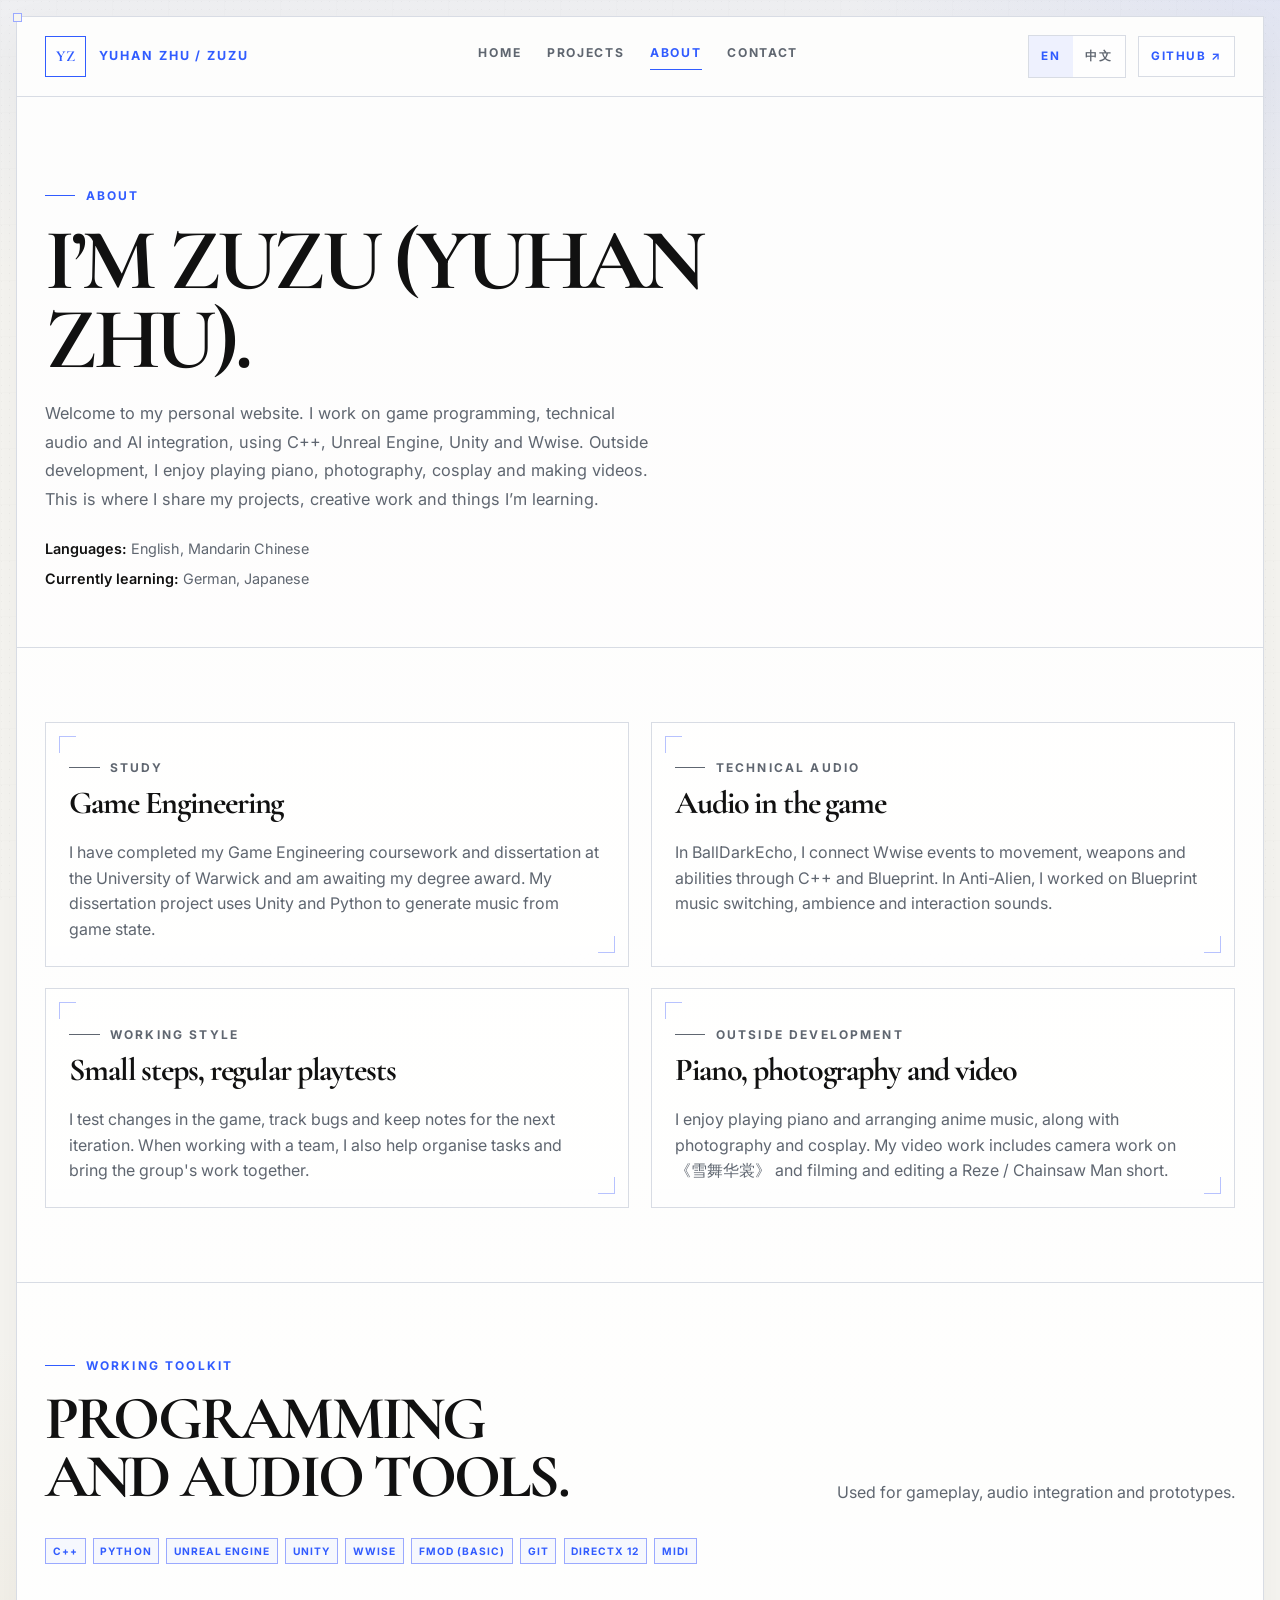
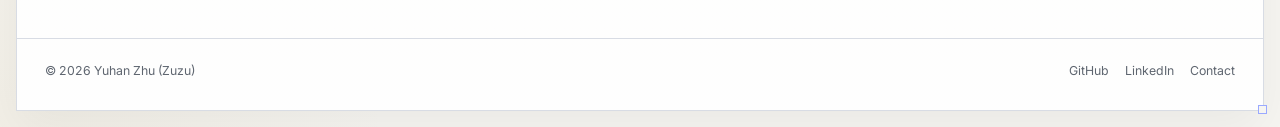
==== commit c6f16568: "Add personal introduction skills languages and contact interests" ====
--- a/about.html
+++ b/about.html
@@ -10,7 +10,7 @@
   <link rel="preconnect" href="https://fonts.googleapis.com">
   <link rel="preconnect" href="https://fonts.gstatic.com" crossorigin>
   <link href="https://fonts.googleapis.com/css2?family=Cormorant+Garamond:wght@600;700&family=Inter:wght@400;500;600;700;800&display=swap" rel="stylesheet">
-  <link rel="stylesheet" href="assets/site.css?v=20261002-game-focus">
+  <link rel="stylesheet" href="assets/site.css?v=20261102-personal-skills">
 </head>
 <body>
   <a class="skip-link" href="#main-content"><span data-lang="en">Skip to content</span><span data-lang="zh">跳至内容</span></a>
@@ -24,8 +24,12 @@
     <main id="main-content">
       <section class="page-hero">
         <p class="eyebrow"><span data-lang="en">About</span><span data-lang="zh">关于我</span></p>
-        <h1 class="page-title"><span data-lang="en">Hi, I’m Yuhan. You can call me Zuzu.</span><span data-lang="zh">你好，我是朱语涵，也可以叫我 Zuzu。</span></h1>
-        <p class="page-intro"><span data-lang-block="en">I work on game programming and technical audio, using C++, Unreal Engine, Unity, Wwise and Python. Outside development, I play piano and take part in photography and video projects.</span><span data-lang-block="zh">我做游戏编程和技术音频，使用 C++、Unreal Engine、Unity、Wwise 和 Python。开发之外，我弹钢琴，也参与摄影与视频创作。</span></p>
+        <h1 class="page-title"><span data-lang="en">I’m Zuzu (Yuhan Zhu).</span><span data-lang="zh">我是 Zuzu（朱语涵）。</span></h1>
+        <p class="page-intro"><span data-lang-block="en">Welcome to my personal website. I work on game programming, technical audio and AI integration, using C++, Unreal Engine, Unity and Wwise. Outside development, I enjoy playing piano, photography, cosplay and making videos. This is where I share my projects, creative work and things I’m learning.</span><span data-lang-block="zh">欢迎来到我的个人网站。我做游戏编程、技术音频和 AI 集成，使用 C++、Unreal Engine、Unity 和 Wwise。开发之外，我喜欢弹钢琴、摄影、Cosplay，也参与视频拍摄与剪辑。在这里，我会分享自己的项目、创作和正在学习的东西。</span></p>
+        <div class="language-details">
+          <p><strong><span data-lang="en">Languages:</span><span data-lang="zh">使用语言：</span></strong> <span data-lang="en">English, Mandarin Chinese</span><span data-lang="zh">英语、普通话</span></p>
+          <p><strong><span data-lang="en">Currently learning:</span><span data-lang="zh">正在学习：</span></strong> <span data-lang="en">German, Japanese</span><span data-lang="zh">德语、日语</span></p>
+        </div>
       </section>
 
       <section class="section">
--- a/assets/site.css
+++ b/assets/site.css
@@ -673,6 +673,21 @@
 .contact-link strong { color: var(--blue-main); font-size: 0.72rem; letter-spacing: 0.11em; text-transform: uppercase; }
 .contact-link span { color: var(--text-muted); text-align: right; }
 .contact-link:hover span { color: var(--blue-main); }
+
+.skills-panel .signal-list div { grid-template-columns: minmax(7rem, 0.7fr) minmax(0, 1.3fr); }
+.skills-panel .signal-list strong { line-height: 1.5; }
+.language-details { margin-top: 1.5rem; }
+.language-details p { margin: 0.4rem 0; color: var(--text-muted); font-size: 0.9rem; line-height: 1.65; }
+.language-details strong { color: var(--text-main); font-weight: 600; }
+.contact-base { margin: 1.5rem 0 0; color: var(--text-muted); }
+.contact-interests { border-left: 1px solid var(--line-soft); padding-left: clamp(1.25rem, 3vw, 2.5rem); }
+.contact-interests p:not(.eyebrow) { margin-top: 1.5rem; line-height: 1.8; }
+
+@media (max-width: 700px) {
+  .contact-interests { border-left: 0; border-top: 1px solid var(--line-soft); padding: 1.5rem 0 0; }
+  .skills-panel .signal-list div { grid-template-columns: 1fr; gap: 0.35rem; }
+  .contact-link { flex-wrap: wrap; }
+}
 
 .notice { padding: 1rem 1.1rem; border-left: 1px solid var(--gold-main); color: #6a552e; background: #fff9ed; }
 .notice p { margin: 0; }
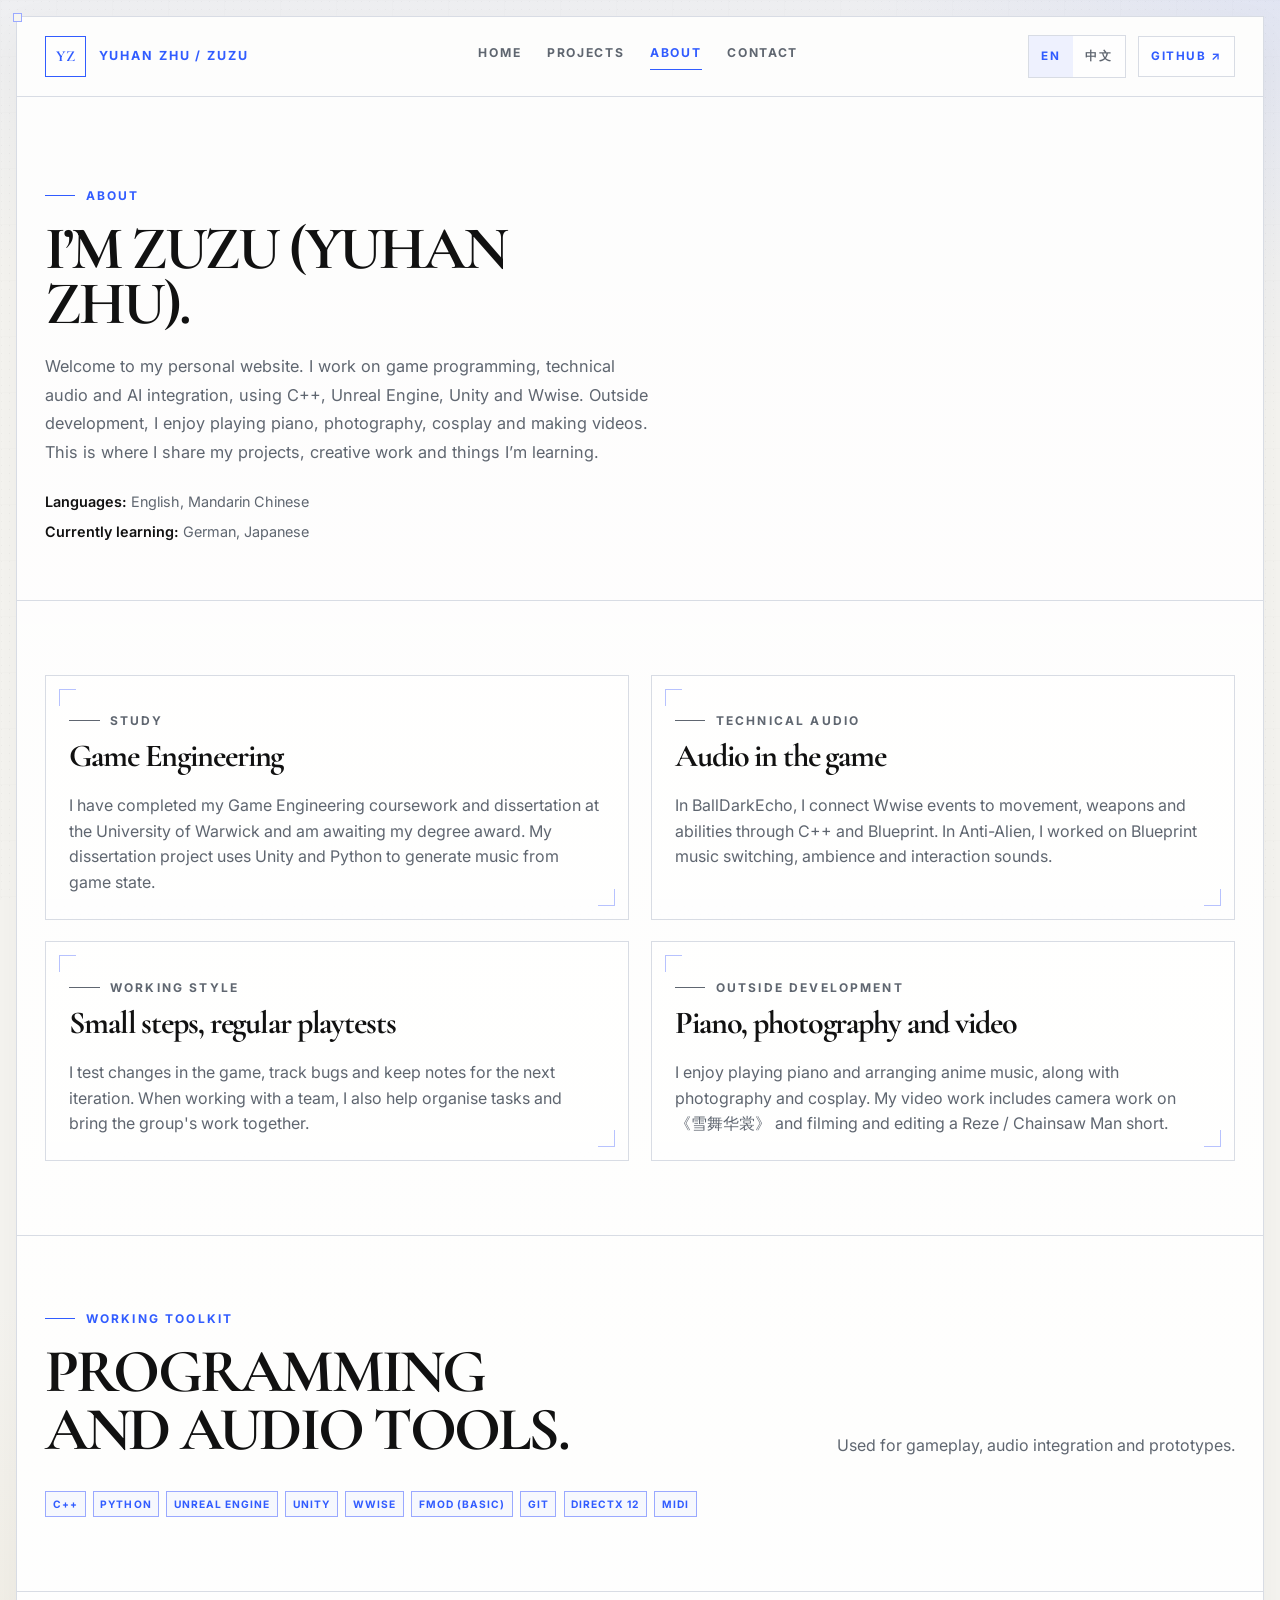
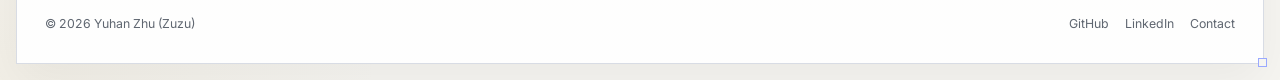
==== commit c3a40707: "Split Contact topics and reduce page heading sizes" ====
--- a/about.html
+++ b/about.html
@@ -10,7 +10,7 @@
   <link rel="preconnect" href="https://fonts.googleapis.com">
   <link rel="preconnect" href="https://fonts.gstatic.com" crossorigin>
   <link href="https://fonts.googleapis.com/css2?family=Cormorant+Garamond:wght@600;700&family=Inter:wght@400;500;600;700;800&display=swap" rel="stylesheet">
-  <link rel="stylesheet" href="assets/site.css?v=20261102-personal-skills">
+  <link rel="stylesheet" href="assets/site.css?v=20261102-contact-columns">
 </head>
 <body>
   <a class="skip-link" href="#main-content"><span data-lang="en">Skip to content</span><span data-lang="zh">跳至内容</span></a>
--- a/assets/site.css
+++ b/assets/site.css
@@ -279,7 +279,7 @@
   margin: 1.05rem 0 0;
   color: var(--text-main);
   font-family: "Cormorant Garamond", Georgia, serif;
-  font-size: clamp(3.7rem, 8.5vw, 6.5rem);
+  font-size: clamp(2.59rem, 5.95vw, 4.55rem);
   font-weight: 700;
   letter-spacing: -0.05em;
   line-height: 0.9;
@@ -579,7 +579,7 @@
 
 .page-hero { padding-top: clamp(2.8rem, 7vw, 5.7rem); padding-bottom: 3.1rem; }
 
-.page-title { max-width: 16ch; font-size: clamp(3.1rem, 6.8vw, 5.7rem); }
+.page-title { max-width: 16ch; font-size: clamp(2.17rem, 4.76vw, 3.99rem); }
 
 .page-intro { margin-top: 1.25rem; font-size: 1.02rem; }
 
@@ -654,7 +654,7 @@
   margin: 0;
   color: var(--text-main);
   font-family: "Cormorant Garamond", Georgia, serif;
-  font-size: clamp(2.7rem, 5vw, 4rem);
+  font-size: clamp(1.89rem, 3.5vw, 2.8rem);
   letter-spacing: -0.045em;
   line-height: 0.95;
 }
@@ -680,10 +680,14 @@
 .language-details p { margin: 0.4rem 0; color: var(--text-muted); font-size: 0.9rem; line-height: 1.65; }
 .language-details strong { color: var(--text-main); font-weight: 600; }
 .contact-base { margin: 1.5rem 0 0; color: var(--text-muted); }
+.contact-intro-grid { display: grid; grid-template-columns: minmax(0, 1fr) minmax(0, 1fr); gap: clamp(1.5rem, 4vw, 3rem); }
+.contact-intro-grid > * { min-width: 0; }
+.contact-intro-grid .page-title { max-width: none; }
 .contact-interests { border-left: 1px solid var(--line-soft); padding-left: clamp(1.25rem, 3vw, 2.5rem); }
 .contact-interests p:not(.eyebrow) { margin-top: 1.5rem; line-height: 1.8; }
 
 @media (max-width: 700px) {
+  .contact-intro-grid { grid-template-columns: 1fr; }
   .contact-interests { border-left: 0; border-top: 1px solid var(--line-soft); padding: 1.5rem 0 0; }
   .skills-panel .signal-list div { grid-template-columns: 1fr; gap: 0.35rem; }
   .contact-link { flex-wrap: wrap; }
@@ -735,8 +739,8 @@
   .nav-tools { width: 100%; justify-content: space-between; }
   .hero { padding-top: 3.25rem; }
   .hero > div:first-child::before { left: -0.85rem; }
-  .hero h1 { font-size: clamp(3.1rem, 17vw, 4.5rem); }
-  .page-title { font-size: clamp(2.35rem, 12.5vw, 3.2rem); }
+  .hero h1 { font-size: clamp(2.17rem, 11.9vw, 3.15rem); }
+  .page-title { font-size: clamp(1.645rem, 8.75vw, 2.24rem); }
   .hero-panel { min-height: 25rem; }
   .project-grid,
   .project-grid--all,
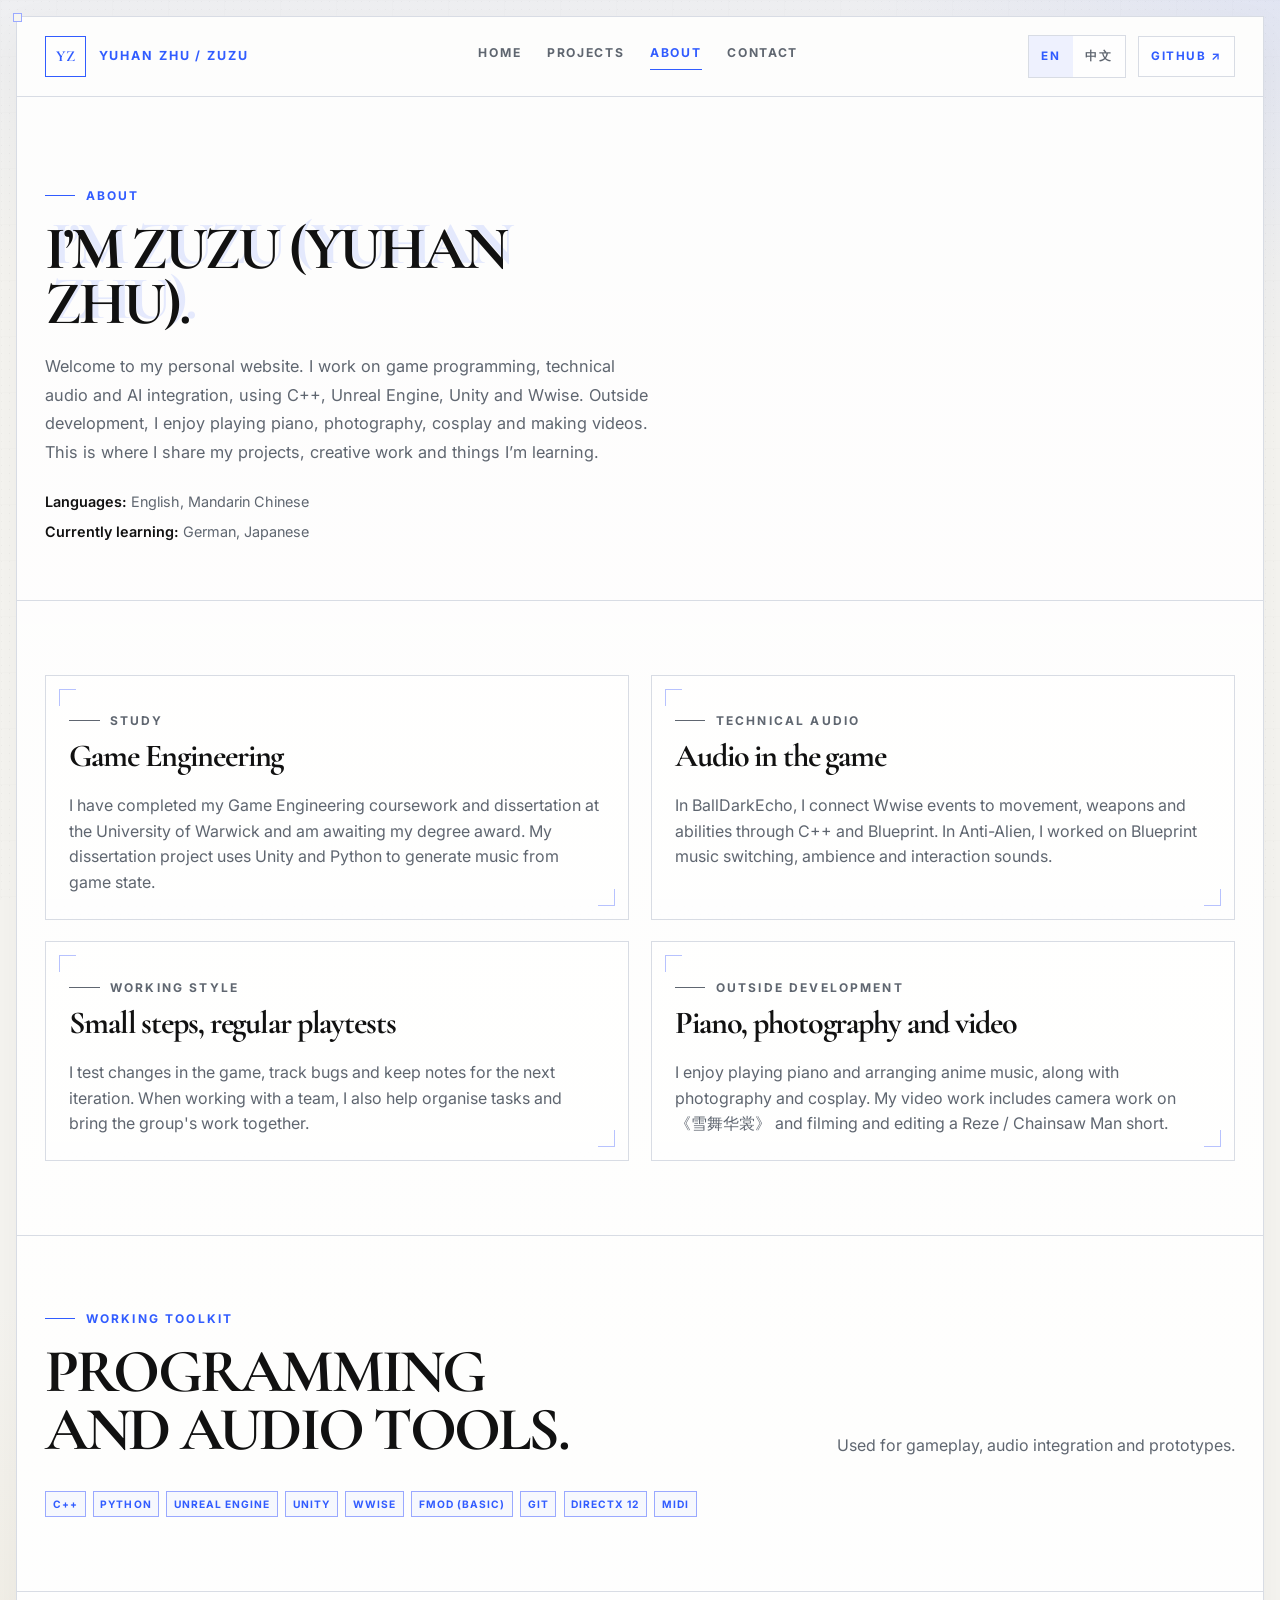
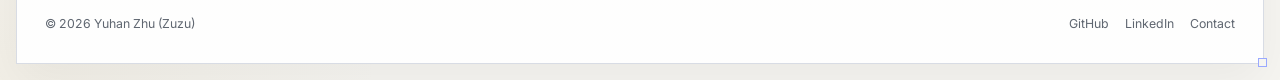
==== commit 5842d072: "Apply approved subtle blue upper-right title shadow" ====
--- a/about.html
+++ b/about.html
@@ -10,7 +10,7 @@
   <link rel="preconnect" href="https://fonts.googleapis.com">
   <link rel="preconnect" href="https://fonts.gstatic.com" crossorigin>
   <link href="https://fonts.googleapis.com/css2?family=Cormorant+Garamond:wght@600;700&family=Inter:wght@400;500;600;700;800&display=swap" rel="stylesheet">
-  <link rel="stylesheet" href="assets/site.css?v=20261102-contact-columns">
+  <link rel="stylesheet" href="assets/site.css?v=20261102-title-shadow">
 </head>
 <body>
   <a class="skip-link" href="#main-content"><span data-lang="en">Skip to content</span><span data-lang="zh">跳至内容</span></a>
--- a/assets/site.css
+++ b/assets/site.css
@@ -288,6 +288,12 @@
 
 .hero h1 > span { color: var(--text-main); }
 .hero h1 > span > span { color: var(--blue-main); }
+
+.hero h1,
+.page-title,
+.contact-panel h2 {
+  text-shadow: 6px -5px 0 rgba(49, 92, 255, 0.12);
+}
 
 .hero-role {
   display: flex;
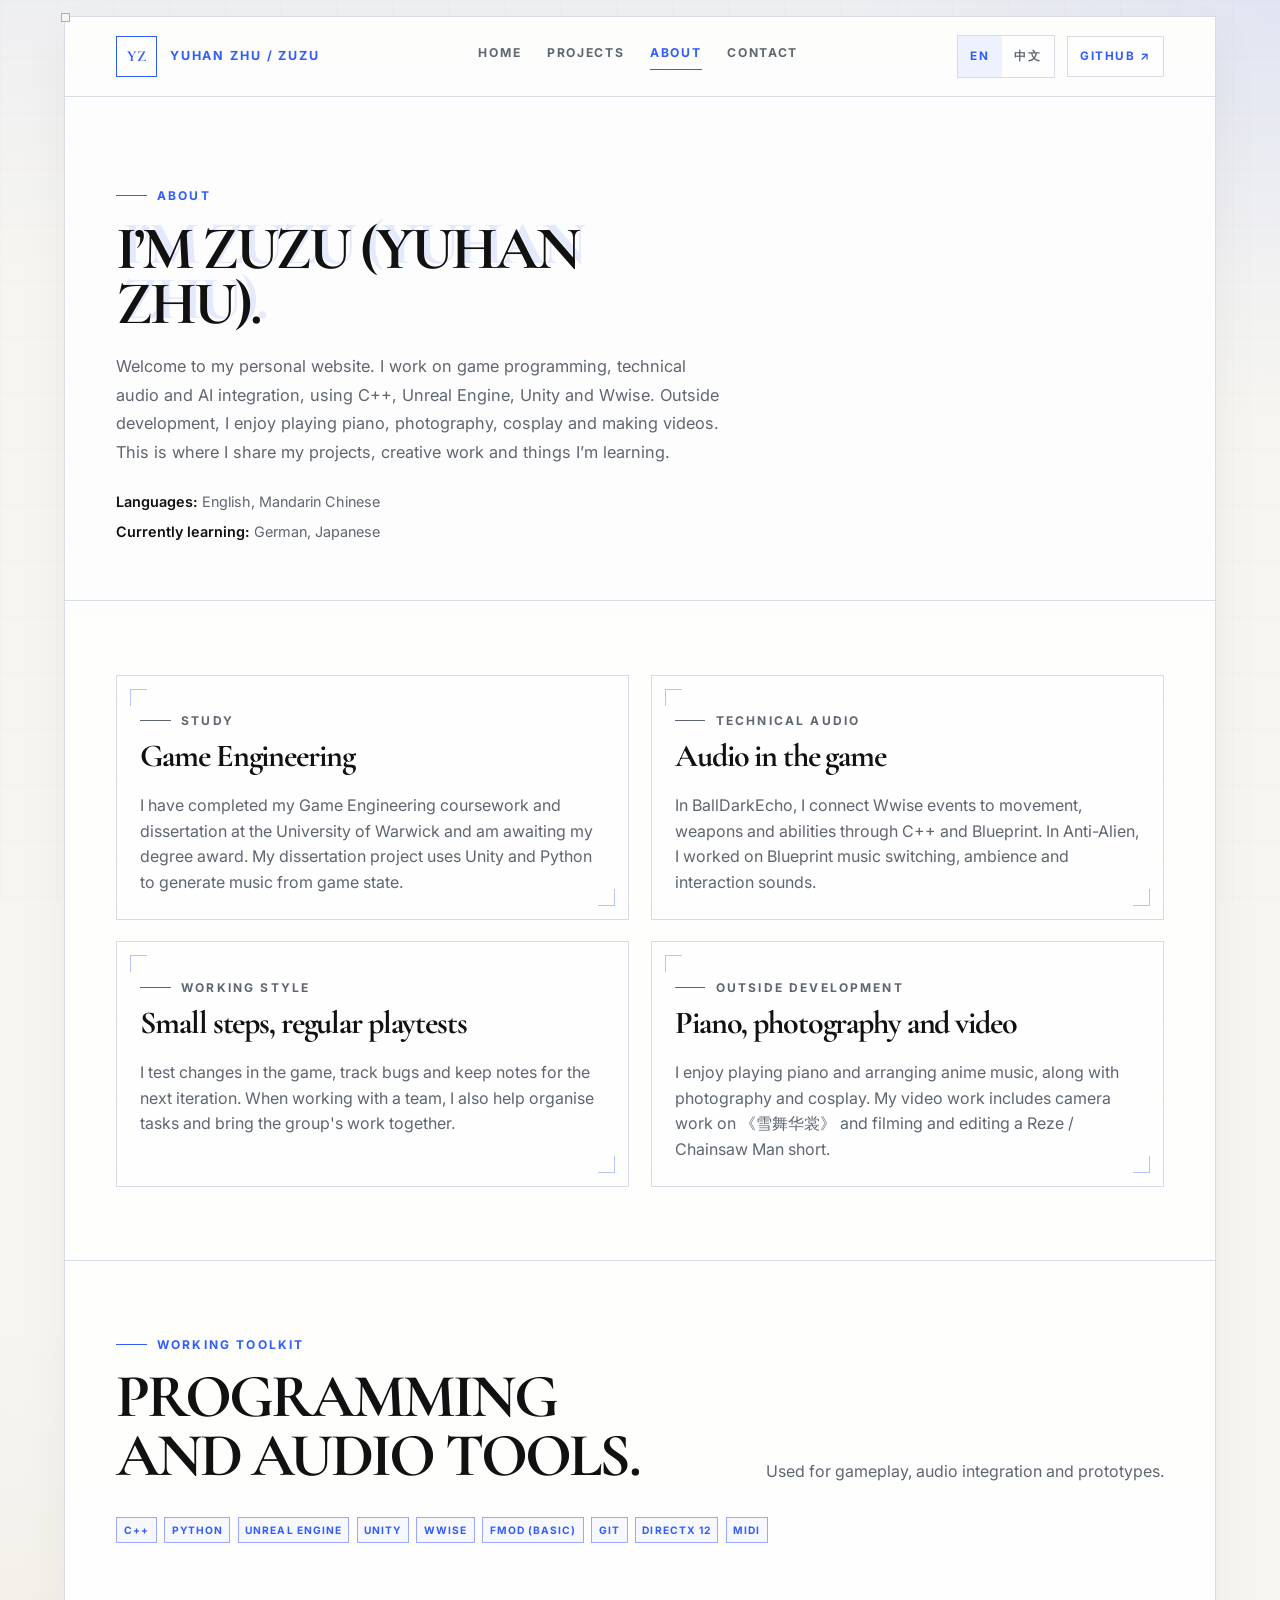
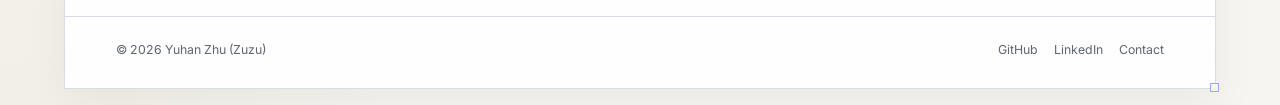
==== commit fe476e97: "Increase desktop page gutters while preserving mobile spacing" ====
--- a/about.html
+++ b/about.html
@@ -10,7 +10,7 @@
   <link rel="preconnect" href="https://fonts.googleapis.com">
   <link rel="preconnect" href="https://fonts.gstatic.com" crossorigin>
   <link href="https://fonts.googleapis.com/css2?family=Cormorant+Garamond:wght@600;700&family=Inter:wght@400;500;600;700;800&display=swap" rel="stylesheet">
-  <link rel="stylesheet" href="assets/site.css?v=20261102-title-shadow">
+  <link rel="stylesheet" href="assets/site.css?v=20261102-page-spacing">
 </head>
 <body>
   <a class="skip-link" href="#main-content"><span data-lang="en">Skip to content</span><span data-lang="zh">跳至内容</span></a>
--- a/assets/site.css
+++ b/assets/site.css
@@ -10,7 +10,7 @@
   --blue-line: #9aa9ff;
   --gold-main: #c8b07a;
   --shadow-soft: 0 18px 45px rgba(17, 17, 17, 0.05);
-  --content-width: 1380px;
+  --content-width: 1280px;
 }
 
 * { box-sizing: border-box; }
@@ -71,7 +71,7 @@
 
 .site-shell {
   position: relative;
-  width: min(calc(100% - 32px), var(--content-width));
+  width: min(calc(100% - clamp(32px, 10vw, 160px)), var(--content-width));
   min-height: calc(100vh - 32px);
   margin: 16px auto;
   border: 1px solid var(--line-soft);
@@ -100,8 +100,8 @@
 .section,
 .site-footer {
   position: relative;
-  padding-right: clamp(18px, 3vw, 28px);
-  padding-left: clamp(18px, 3vw, 28px);
+  padding-right: clamp(24px, 4vw, 64px);
+  padding-left: clamp(24px, 4vw, 64px);
 }
 
 .topbar {
@@ -729,6 +729,7 @@
 html[data-language="zh"] [data-lang-block="zh"] { display: block; }
 
 @media (max-width: 980px) {
+  .site-shell { width: calc(100% - 48px); }
   .topbar { align-items: flex-start; flex-direction: column; }
   .site-nav { justify-content: flex-start; }
   .hero,
@@ -738,6 +739,7 @@
 }
 
 @media (max-width: 620px) {
+  .topbar, .hero, .page-hero, .section, .site-footer { padding-left: 18px; padding-right: 18px; }
   .site-shell { width: min(calc(100% - 18px), var(--content-width)); margin: 9px auto; }
   .topbar { gap: 0.7rem; }
   .site-nav { gap: 0.75rem 1rem; }
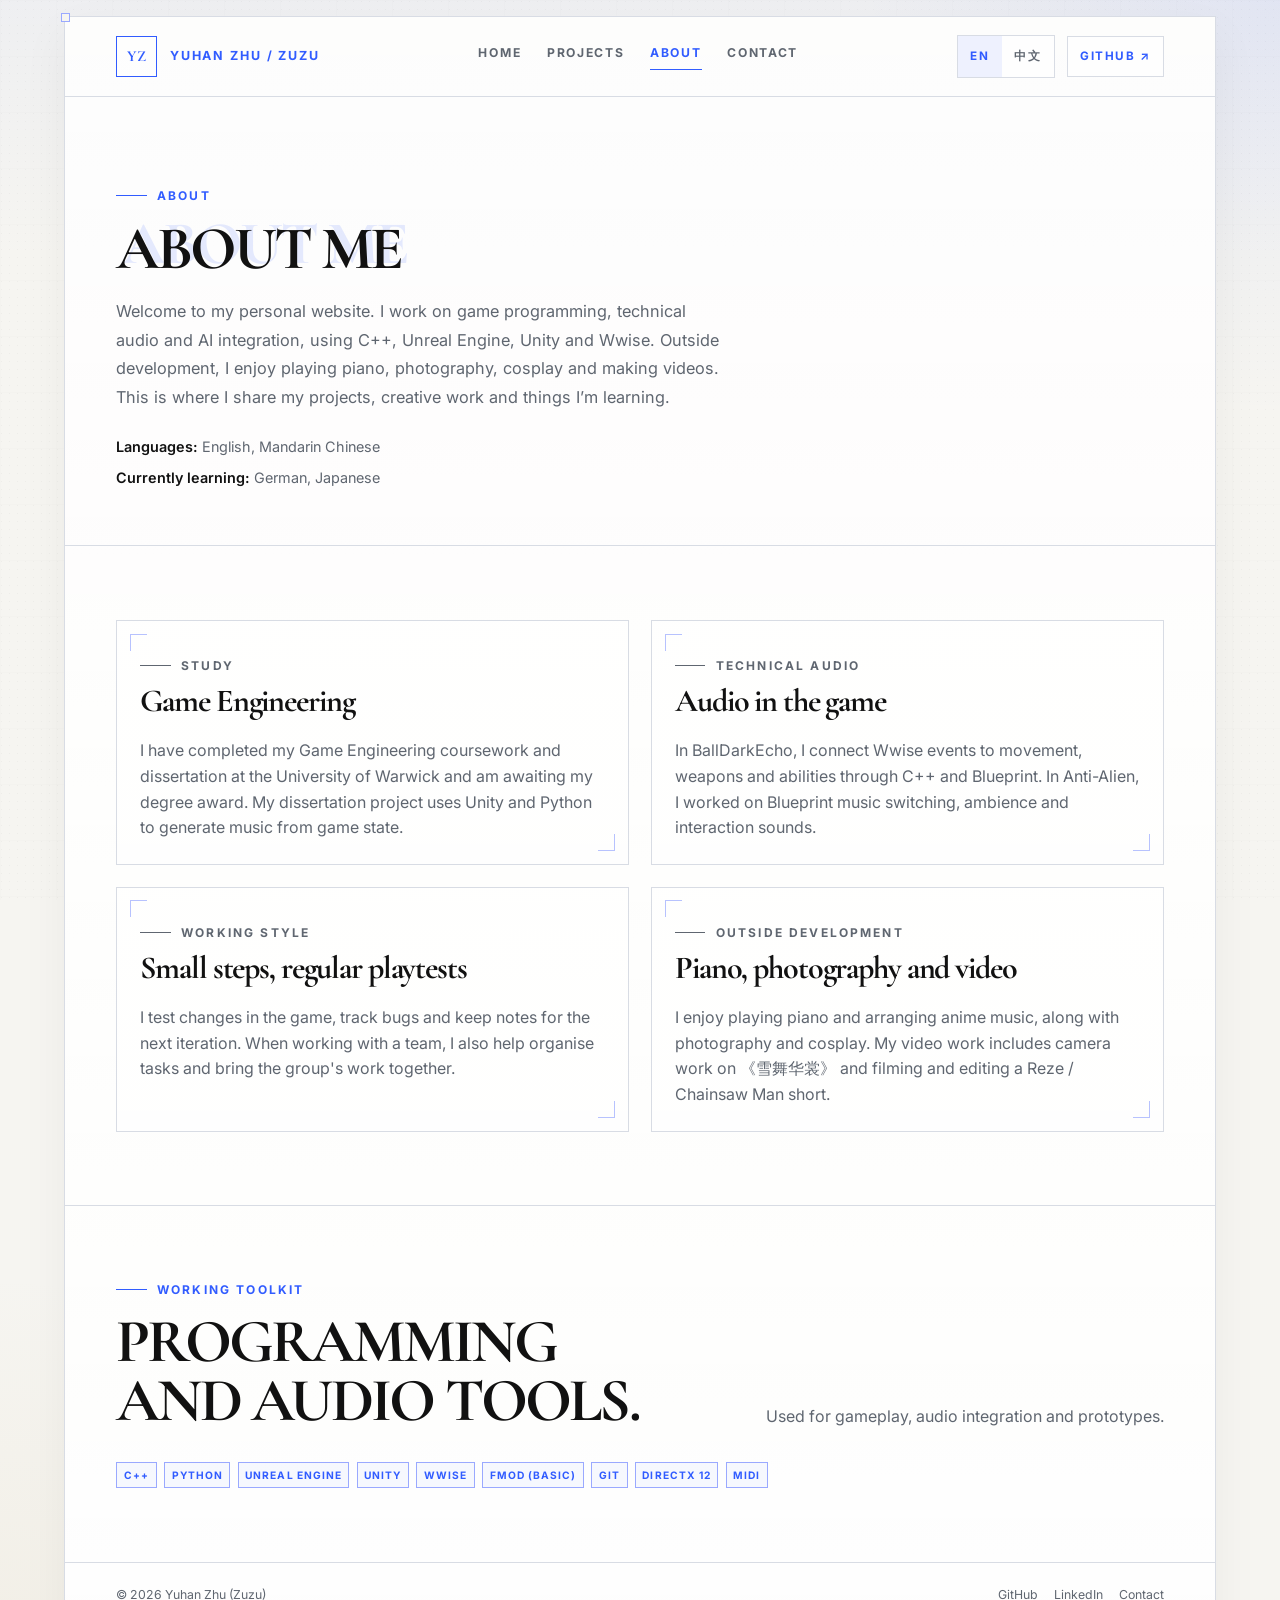
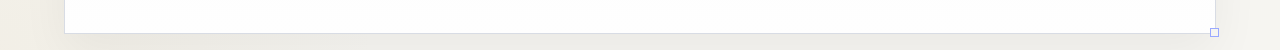
==== commit b3781568: "Rename About page heading to About me" ====
--- a/about.html
+++ b/about.html
@@ -24,7 +24,7 @@
     <main id="main-content">
       <section class="page-hero">
         <p class="eyebrow"><span data-lang="en">About</span><span data-lang="zh">关于我</span></p>
-        <h1 class="page-title"><span data-lang="en">I’m Zuzu (Yuhan Zhu).</span><span data-lang="zh">我是 Zuzu（朱语涵）。</span></h1>
+        <h1 class="page-title"><span data-lang="en">About me</span><span data-lang="zh">关于我</span></h1>
         <p class="page-intro"><span data-lang-block="en">Welcome to my personal website. I work on game programming, technical audio and AI integration, using C++, Unreal Engine, Unity and Wwise. Outside development, I enjoy playing piano, photography, cosplay and making videos. This is where I share my projects, creative work and things I’m learning.</span><span data-lang-block="zh">欢迎来到我的个人网站。我做游戏编程、技术音频和 AI 集成，使用 C++、Unreal Engine、Unity 和 Wwise。开发之外，我喜欢弹钢琴、摄影、Cosplay，也参与视频拍摄与剪辑。在这里，我会分享自己的项目、创作和正在学习的东西。</span></p>
         <div class="language-details">
           <p><strong><span data-lang="en">Languages:</span><span data-lang="zh">使用语言：</span></strong> <span data-lang="en">English, Mandarin Chinese</span><span data-lang="zh">英语、普通话</span></p>
